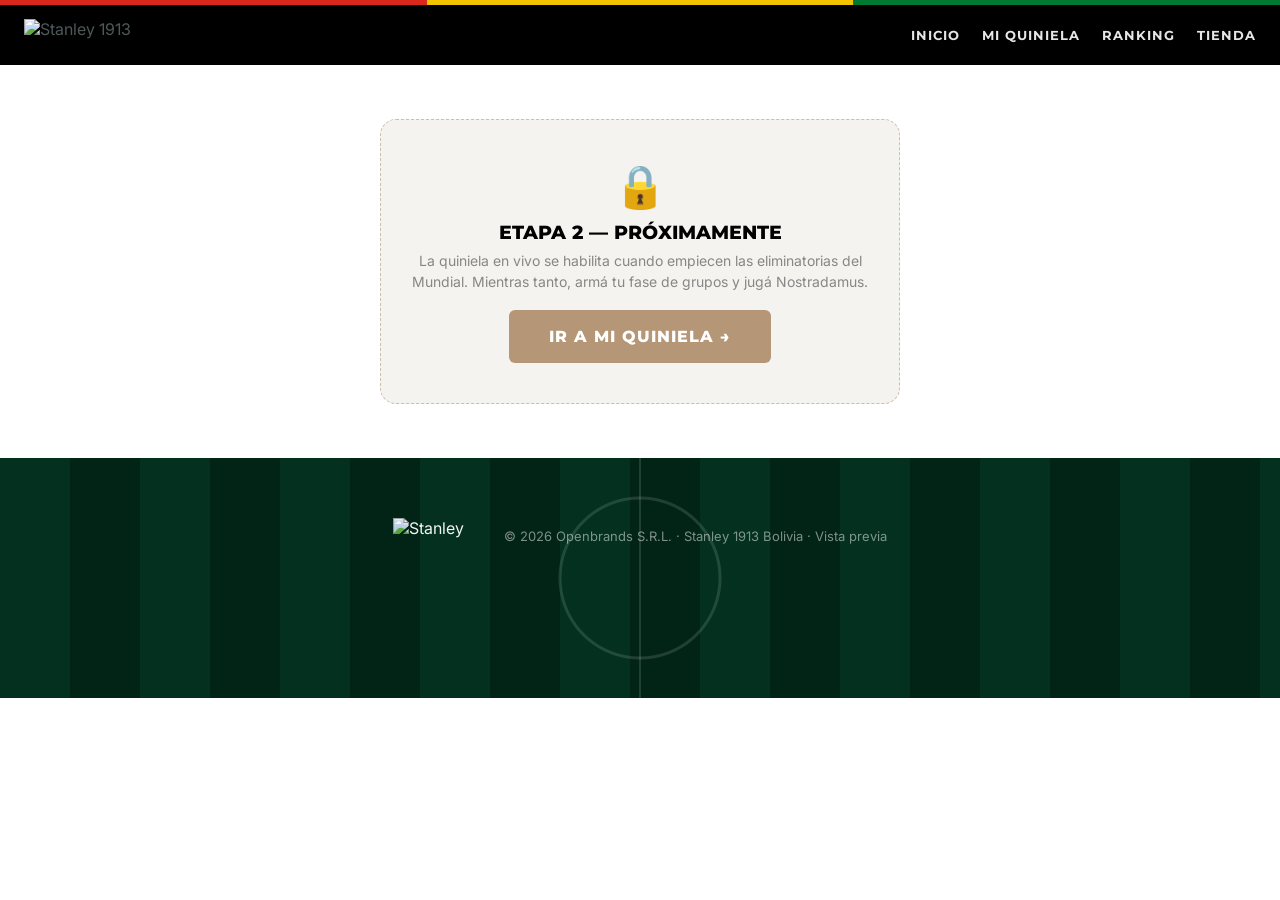
==== etapa2.html @ 3c05d9aa "Etapa 2: candado de fase (gate 'Proximamente' fuera de eliminatorias) etapa2.html: gate .e2-gate vis" ====
<!doctype html>
<html lang="es">
<head>
<meta charset="utf-8" />
<meta name="viewport" content="width=device-width, initial-scale=1" />
<title>Etapa 2 · Pronosticá con Stanley</title>
<link rel="icon" type="image/svg+xml" href="assets/favicon.svg" />
<link rel="preconnect" href="https://fonts.googleapis.com" />
<link rel="preconnect" href="https://fonts.gstatic.com" crossorigin />
<link href="https://fonts.googleapis.com/css2?family=Anton&family=Montserrat:wght@600;700;800;900&family=Inter:wght@400;500;600;700&display=swap" rel="stylesheet" />
<link rel="stylesheet" href="styles.css" />
<link rel="stylesheet" href="jugar.css" />
<style>
  /* ===== sólo para la vista de Etapa 2 ===== */
  .preview-flag{background:#b59677;color:#fff;text-align:center;font-family:'Montserrat',sans-serif;
    font-weight:800;font-size:12px;letter-spacing:.5px;padding:7px;text-transform:uppercase}
  /* tabs por día */
  .daytabs{display:flex;gap:8px;overflow-x:auto;padding:16px 24px;background:var(--mist);
    border-bottom:1px solid var(--line-soft);scrollbar-width:thin}
  .daytab{flex:0 0 auto;background:#fff;border:1.5px solid var(--line-soft);border-radius:10px;
    padding:9px 16px;cursor:pointer;font-family:'Montserrat',sans-serif;font-weight:700;font-size:12.5px;color:var(--text);
    display:flex;flex-direction:column;align-items:center;gap:2px;min-width:96px}
  .daytab small{font-weight:600;color:var(--text-soft);font-size:11px}
  .daytab.active{background:var(--ink);color:#fff;border-color:var(--ink)}
  .daytab.active small{color:var(--tan)}
  .daywrap{max-width:1180px;margin:0 auto;padding:30px 24px 80px}
  .day-empty{display:none}
  .day-head{text-align:center;margin-bottom:24px}
  .day-head h2{font-family:'Montserrat',sans-serif;font-weight:900;text-transform:uppercase;font-size:clamp(22px,3.4vw,34px);color:var(--ink)}
  .day-head p{color:var(--text-soft);font-size:14px;margin-top:4px}
  /* campos extra del partido */
  .e2-card .mteam{cursor:default}
  .e2-score{display:flex;align-items:center;gap:10px;padding:12px 14px;border-top:1px solid var(--mist)}
  .e2-score .mname{flex:1;display:flex;align-items:center;font-weight:700;color:var(--ink);font-size:14px}
  .e2-fields{border-top:1px dashed var(--line-soft);padding:14px;display:flex;flex-direction:column;gap:13px;background:#fcfbf9}
  .e2-row{display:flex;align-items:center;justify-content:space-between;gap:12px}
  .e2-row label{font-size:13px;font-weight:700;color:var(--ink);display:flex;align-items:center;gap:7px}
  .e2-toggle{display:flex;gap:6px}
  .e2-tg{font-family:'Montserrat',sans-serif;font-weight:700;font-size:12px;padding:7px 12px;border-radius:999px;
    border:1.5px solid var(--line-soft);background:#fff;color:var(--ink);cursor:pointer;display:flex;align-items:center;gap:6px}
  .e2-tg.sel{background:var(--green);border-color:var(--green);color:#fff}
  .e2-num{width:62px;height:40px;text-align:center;font-family:'Montserrat',sans-serif;font-weight:800;font-size:18px;
    border:1.5px solid #ddd;border-radius:8px;color:var(--ink);outline:none}
  .e2-num:focus,.e2-sel:focus{border-color:var(--tan)}
  .e2-sel{min-width:170px;max-width:60%;height:40px;border:1.5px solid #ddd;border-radius:8px;padding:0 10px;
    font-family:'Inter',sans-serif;font-size:13px;font-weight:600;color:var(--ink);background:#fff;outline:none}
  .e2-foot{display:flex;flex-wrap:wrap;gap:6px;justify-content:center;padding:10px 14px;border-top:1px solid var(--mist)}
  .e2-pts{font-family:'Montserrat',sans-serif;font-weight:700;font-size:11px;color:var(--text-soft);
    background:var(--mist);border-radius:999px;padding:4px 10px}
  .e2-saved{text-align:center;font-size:12px;color:var(--green-2);font-weight:700;padding:6px}
  .e2-90{padding:8px 14px;background:var(--mist);font-family:'Montserrat',sans-serif;font-weight:800;
    font-size:11px;text-transform:uppercase;letter-spacing:.6px;color:var(--text-soft)}
  .e2-tie{display:none;flex-direction:column;gap:9px;background:#fdf7ef;border:1px solid #ecd9c2;border-radius:10px;padding:11px}
  .e2-tie.show{display:flex}
  .e2-tie-q{font-size:12.5px;color:var(--tan-dark);font-weight:700;line-height:1.35}
  .e2-tie-opts{display:flex;gap:8px}
  /* candado de fase: gate "Próximamente" si todavía no es eliminatorias */
  .e2-gate{display:none}
  html:not([data-phase="eliminatorias"]) .e2-gate{display:block;padding:24px 16px}
  html:not([data-phase="eliminatorias"]) .e2-play{display:none}
</style>
</head>
<body>
<div class="flagbar" aria-hidden="true"></div>
<div class="preview-flag e2-play">🔧 Etapa 2 en preparación — partidos de EJEMPLO. Pronto, con los equipos reales.</div>

<header class="nav">
  <img class="nav__logo" src="assets/logo-stanley-horizontal.png" alt="Stanley 1913" />
  <nav class="nav__links">
    <a class="nav__link" href="index.html">Inicio</a>
    <a class="nav__link" href="jugar.html">Mi quiniela</a>
    <a class="nav__link" href="ranking.html">Ranking</a>
    <a class="nav__link nav__link--hide-mobile" href="https://stanley1913.bo/collections/convocados-stanley" target="_blank" rel="noopener">Tienda</a>
  </nav>
</header>

<!-- candado: se muestra mientras la fase no sea eliminatorias -->
<section class="e2-gate">
  <div class="locked-msg">
    <div class="lk__ico">🔒</div>
    <h3>Etapa 2 — Próximamente</h3>
    <p>La quiniela en vivo se habilita cuando empiecen las eliminatorias del Mundial. Mientras tanto, armá tu fase de grupos y jugá Nostradamus.</p>
    <a class="btn btn--lg" href="jugar.html" style="margin-top:18px;display:inline-block">Ir a mi quiniela →</a>
  </div>
</section>

<div class="gamebar e2-play">
  <div class="gamebar__title">Etapa 2 · Predicciones en vivo<small>Adiviná cada partido real, día por día</small></div>
  <div class="gamebar__right">
    <span class="cloud" data-s="ok">✅ Guardado</span>
    <span class="nextmatch">⏱ Próximo: <b>14:55:30</b></span>
  </div>
</div>

<div class="progress-global e2-play" title="Avance de tus predicciones del día">
  <div class="pg-fill" style="width:40%"></div>
  <span class="pg-label">2/5 hoy</span>
</div>

<div class="daytabs e2-play" id="daytabs"></div>
<main id="days" class="e2-play"></main>

<!-- leyenda -->
<section class="section section--cream e2-play">
  <h2 class="h2">¿Cómo se puntúa en Etapa 2?</h2>
  <p class="section__lead">Cada partido suma por separado y se acumula a tu puntaje general, día tras día.</p>
  <div class="score-cards" style="max-width:900px;margin:0 auto">
    <div class="score-card"><span class="score-card__pts">+4→20</span><p>Acertar <strong>quién avanza</strong> (según la ronda).</p></div>
    <div class="score-card"><span class="score-card__pts">+3→8</span><p>Acertar el <strong>marcador exacto</strong>.</p></div>
    <div class="score-card"><span class="score-card__pts">+3</span><p>Acertar el <strong>total de amarillas</strong> (±1 → +1).</p></div>
    <div class="score-card"><span class="score-card__pts">+5</span><p>Acertar el <strong>jugador del partido</strong>.</p></div>
  </div>
</section>

<footer class="footer pitch pitch--dark">
  <img class="footer__logo" src="assets/logo-stanley-vertical.png" alt="Stanley" />
  <div class="footer__legal"><p class="footer__copy">© 2026 Openbrands S.R.L. · Stanley 1913 Bolivia · Vista previa</p></div>
</footer>

<script src="config.js"></script>
<script src="phase.js"></script>
<script>
const FIXTURES = [
  { id:'d1', dow:'Sáb', date:'28 jun', titulo:'Sábado 28 de junio', sub:'Dieciseisavos · 2 partidos', matches:[
    { n:73, ronda:'16avos', hora:'15:00', a:{name:'México',iso:'mx'}, b:{name:'Canadá',iso:'ca'},
      motm:['Santiago Giménez','Hirving Lozano','Alphonso Davies','Jonathan David'] },
    { n:74, ronda:'16avos', hora:'18:30', a:{name:'Brasil',iso:'br'}, b:{name:'Marruecos',iso:'ma'},
      motm:['Vinícius Jr.','Rodrygo','Achraf Hakimi','Brahim Díaz'] },
  ]},
  { id:'d2', dow:'Dom', date:'29 jun', titulo:'Domingo 29 de junio', sub:'Dieciseisavos · 2 partidos', matches:[
    { n:75, ronda:'16avos', hora:'13:00', a:{name:'Argentina',iso:'ar'}, b:{name:'Croacia',iso:'hr'},
      motm:['Lionel Messi','Julián Álvarez','Luka Modrić','Joško Gvardiol'] },
    { n:76, ronda:'16avos', hora:'17:00', a:{name:'España',iso:'es'}, b:{name:'Uruguay',iso:'uy'},
      motm:['Lamine Yamal','Pedri','Federico Valverde','Darwin Núñez'] },
  ]},
  { id:'d3', dow:'Lun', date:'30 jun', titulo:'Lunes 30 de junio', sub:'Dieciseisavos · 2 partidos', matches:[
    { n:77, ronda:'16avos', hora:'15:00', a:{name:'Francia',iso:'fr'}, b:{name:'Senegal',iso:'sn'},
      motm:['Kylian Mbappé','Ousmane Dembélé','Sadio Mané','Nicolas Jackson'] },
    { n:78, ronda:'16avos', hora:'20:00', a:{name:'Inglaterra',iso:'gb-eng'}, b:{name:'Países Bajos',iso:'nl'},
      motm:['Jude Bellingham','Harry Kane','Virgil van Dijk','Cody Gakpo'] },
  ]},
];
const flag = iso => `<img class="flagimg" src="https://flagcdn.com/h40/${iso}.png" alt="">`;

const tabsEl = document.getElementById('daytabs');
const daysEl = document.getElementById('days');

FIXTURES.forEach((d,i)=>{
  const t=document.createElement('button');
  t.className='daytab'+(i===0?' active':'');
  t.innerHTML=`${d.dow} <small>${d.date}</small>`;
  t.onclick=()=>show(d.id);
  t.dataset.id=d.id;
  tabsEl.appendChild(t);

  const sec=document.createElement('section');
  sec.className='daywrap'+(i===0?'':' day-empty');
  sec.dataset.id=d.id;
  sec.innerHTML=`<div class="day-head"><h2>${d.titulo}</h2><p>${d.sub} · se cierran a la hora de inicio</p></div>`;
  const grid=document.createElement('div'); grid.className='round';
  d.matches.forEach(m=> grid.appendChild(card(m)));
  sec.appendChild(grid);
  daysEl.appendChild(sec);
});

function card(m){
  const el=document.createElement('div');
  el.className='match e2-card';
  const opts = ['<option value="">— elegí —</option>']
    .concat(m.motm.map(p=>`<option>${p}</option>`), '<option>Otro</option>').join('');
  el.innerHTML=`
    <div class="match__head"><span>${m.ronda} · Partido ${m.n}</span><span class="mdate">${m.hora}</span></div>
    <div class="e2-90">Resultado a los 90'</div>
    <div class="e2-score"><span class="mname">${flag(m.a.iso)} ${m.a.name}</span><input class="e2-num e2-sc" data-side="a" type="number" min="0" max="20" placeholder="–"></div>
    <div class="e2-score"><span class="mname">${flag(m.b.iso)} ${m.b.name}</span><input class="e2-num e2-sc" data-side="b" type="number" min="0" max="20" placeholder="–"></div>
    <div class="e2-fields">
      <div class="e2-row">
        <label>🏆 ¿Quién avanza?</label>
        <div class="e2-toggle">
          <button class="e2-tg" data-adv="a">${flag(m.a.iso)} ${m.a.name}</button>
          <button class="e2-tg" data-adv="b">${flag(m.b.iso)} ${m.b.name}</button>
        </div>
      </div>
      <div class="e2-tie">
        <span class="e2-tie-q">⚖️ Empate a los 90' — ¿cómo avanza el que elegiste?</span>
        <div class="e2-tie-opts">
          <button class="e2-tg" data-tb="alargue">⏱ Alargue</button>
          <button class="e2-tg" data-tb="penales">🥅 Penales</button>
        </div>
      </div>
      <div class="e2-row">
        <label>🟨 Amarillas totales</label>
        <input class="e2-num" type="number" min="0" max="20" placeholder="–">
      </div>
      <div class="e2-row">
        <label>⭐ Jugador del partido</label>
        <select class="e2-sel">${opts}</select>
      </div>
    </div>
    <div class="e2-foot">
      <span class="e2-pts">avanza +4</span>
      <span class="e2-pts">marcador +3</span>
      <span class="e2-pts">definición +1</span>
      <span class="e2-pts">amarillas +3</span>
      <span class="e2-pts">jugador +5</span>
    </div>`;
  el.querySelectorAll('.e2-tg[data-adv]').forEach(b=> b.onclick=()=>{
    el.querySelectorAll('.e2-tg[data-adv]').forEach(x=>x.classList.remove('sel')); b.classList.add('sel');
  });
  el.querySelectorAll('.e2-tg[data-tb]').forEach(b=> b.onclick=()=>{
    el.querySelectorAll('.e2-tg[data-tb]').forEach(x=>x.classList.remove('sel')); b.classList.add('sel');
  });
  // la definición (alargue/penales) sólo aparece si hay empate a los 90'
  const tie=el.querySelector('.e2-tie'), scs=el.querySelectorAll('.e2-sc');
  const checkTie=()=>{ const a=parseInt(scs[0].value,10), b=parseInt(scs[1].value,10);
    tie.classList.toggle('show', !isNaN(a)&&!isNaN(b)&&a===b); };
  scs.forEach(s=> s.addEventListener('input', checkTie));
  return el;
}

function show(id){
  document.querySelectorAll('.daytab').forEach(t=> t.classList.toggle('active', t.dataset.id===id));
  document.querySelectorAll('.daywrap').forEach(s=> s.classList.toggle('day-empty', s.dataset.id!==id));
}

/* demo: dejar 2 partidos pre-cargados (uno con empate→definición) para ver los estados */
window.addEventListener('load',()=>{
  const cards=document.querySelectorAll('.e2-card');
  const c1=cards[0];
  if(c1){  // 2-1, sin empate
    const s=c1.querySelectorAll('.e2-sc'); s[0].value=2; s[1].value=1;
    c1.querySelector('.e2-tg[data-adv="a"]').classList.add('sel');
    c1.querySelector('.e2-num:not(.e2-sc)').value=4;
    c1.querySelector('.e2-sel').selectedIndex=1;
  }
  const c2=cards[1];
  if(c2){  // 1-1 empate → avanza por penales
    const s=c2.querySelectorAll('.e2-sc'); s[0].value=1; s[1].value=1;
    s[0].dispatchEvent(new Event('input'));   // muestra el bloque de definición
    c2.querySelector('.e2-tg[data-adv="a"]').classList.add('sel');
    c2.querySelector('.e2-tg[data-tb="penales"]').classList.add('sel');
    c2.querySelector('.e2-num:not(.e2-sc)').value=5;
    c2.querySelector('.e2-sel').selectedIndex=2;
  }
});
</script>
</body>
</html>
---- styles.css ----
:root{
  /* cancha (hero/registro/footer) */
  --green:#01A66A; --green-2:#019A63; --green-dark:#03301f; --green-deep:#022417;
  /* Stanley (acento de marca y neutros de la tienda) */
  --tan:#b59677; --tan-dark:#9c7e5f;
  --ink:#000000; --paper:#fff; --mist:#f5f3ef; --line-soft:#e6e1d8;
  --text:#4d5959; --text-soft:#878787;
  /* Bolivia (guiño Convocados) */
  --bo-red:#DA291C; --bo-yellow:#F4C300; --bo-green:#007A33;
  --line:rgba(255,255,255,.14); --line-strong:rgba(255,255,255,.28);
  --shadow:0 18px 50px rgba(0,0,0,.12);
  --r:14px;
}
*{box-sizing:border-box;margin:0}
html{scroll-behavior:smooth}
body{font-family:'Inter',system-ui,sans-serif;color:var(--text);background:var(--paper);-webkit-font-smoothing:antialiased}
img{max-width:100%;display:block}
a{color:inherit}

/* banderas por imagen (reemplazan emojis, que no renderizan en Windows)
   tamaño FIJO + object-fit:cover → todas uniformes sin importar su proporción */
.flagimg{width:24px;height:16px;object-fit:cover;border-radius:2px;display:inline-block;flex:0 0 auto;
  vertical-align:-3px;background:#e9e9e9;box-shadow:0 0 0 1px rgba(0,0,0,.12)}
.mname .flagimg{width:27px;height:18px;margin-right:6px;vertical-align:-4px}
.cb__team .flagimg{width:45px;height:30px;vertical-align:-6px;box-shadow:0 0 0 1px rgba(255,255,255,.4)}

/* franja bandera Bolivia (guiño Convocados) */
.flagbar{height:5px;width:100%;
  background:linear-gradient(90deg,var(--bo-red) 0 33.33%,var(--bo-yellow) 33.33% 66.66%,var(--bo-green) 66.66% 100%)}

/* ---- cancha ---- */
.pitch{
  background:
    repeating-linear-gradient(90deg,var(--green) 0 70px,var(--green-2) 70px 140px);
  position:relative;color:var(--paper);overflow:hidden;
}
.pitch::before{ /* marcas de cancha */
  content:"";position:absolute;inset:0;pointer-events:none;
  background:
    radial-gradient(circle at 50% 50%,transparent 78px,var(--line) 79px 81px,transparent 82px),
    linear-gradient(var(--line),var(--line)) 50% 0/2px 100% no-repeat;
  opacity:.9;
}
.pitch--dark{
  background:
    repeating-linear-gradient(90deg,var(--green-dark) 0 70px,var(--green-deep) 70px 140px);
}

/* ---- nav (estilo tienda: negro, limpio) ---- */
.nav{position:sticky;top:0;z-index:50;display:flex;align-items:center;justify-content:space-between;
  gap:16px;padding:14px 24px;background:var(--ink)}
.nav__logo{height:32px;width:auto}
.nav__links{display:flex;align-items:center;gap:22px}
.nav__link{font-family:'Montserrat',sans-serif;font-weight:700;text-transform:uppercase;letter-spacing:1px;
  font-size:12.5px;color:#fff;text-decoration:none;opacity:.9;transition:color .15s,opacity .15s}
.nav__link:hover{color:var(--tan);opacity:1}

/* ---- botones (estilo Stanley: taupe, Montserrat, radio sobrio) ---- */
.btn{display:inline-block;background:var(--tan);color:#fff;font-family:'Montserrat',sans-serif;
  font-weight:800;text-decoration:none;text-transform:uppercase;letter-spacing:1px;
  padding:14px 28px;border-radius:6px;border:0;cursor:pointer;transition:transform .15s,background .15s;font-size:14px}
.btn:hover{transform:translateY(-2px);background:var(--tan-dark)}
.btn--sm{padding:9px 18px;font-size:12px}
.btn--lg{padding:17px 40px;font-size:16px}
.btn--full{width:100%}
.btn--ghost{background:transparent;border:2px solid #fff;color:#fff}
.btn--ghost:hover{background:#fff;color:var(--ink)}
.btn:disabled{opacity:.5;cursor:not-allowed;transform:none}

/* ---- hero (cancha) ---- */
.hero{min-height:92vh;display:flex;align-items:center;justify-content:center;text-align:center;padding:60px 24px}
.hero__inner{position:relative;z-index:2;max-width:760px}
.kicker{display:inline-block;background:var(--ink);color:var(--tan);font-family:'Montserrat',sans-serif;
  font-weight:800;text-transform:uppercase;letter-spacing:1.5px;font-size:12px;padding:8px 16px;border-radius:4px}
.kicker--dark{background:var(--tan);color:var(--ink)}
.display{font-family:'Anton',sans-serif;font-weight:400;line-height:.92;letter-spacing:1px;
  font-size:clamp(54px,12vw,124px);margin:18px 0;text-shadow:0 4px 24px rgba(0,0,0,.25)}
.display__accent{color:var(--tan)}
.hero__lead{font-size:clamp(16px,2.4vw,20px);line-height:1.5;max-width:620px;margin:0 auto 28px;opacity:.96}
.hero__cta{display:flex;gap:14px;justify-content:center;flex-wrap:wrap;margin-top:6px}

.countdown{display:flex;gap:10px;justify-content:center;margin:8px 0 4px}
.cd__item{background:rgba(0,0,0,.32);backdrop-filter:blur(4px);border:1px solid var(--line-strong);
  border-radius:12px;padding:12px 6px;min-width:74px}
.cd__item span{display:block;font-family:'Anton',sans-serif;font-size:38px;line-height:1}
.cd__item small{text-transform:uppercase;letter-spacing:1px;font-size:11px;opacity:.85}
.countdown__label{text-transform:uppercase;letter-spacing:2px;font-size:12px;opacity:.85;margin:10px 0 26px}
.hero__legal{margin-top:24px;font-size:12px;opacity:.78;max-width:560px;margin-inline:auto;line-height:1.5}

/* ---- secciones (neutro Stanley) ---- */
.section{padding:84px 24px;max-width:1120px;margin:0 auto}
.section--cream{background:var(--mist);max-width:none}
.section--cream>*{max-width:1120px;margin-inline:auto}
.h2{font-family:'Montserrat',sans-serif;font-weight:900;font-size:clamp(30px,5vw,52px);
  letter-spacing:-.5px;text-align:center;line-height:1.04;text-transform:uppercase;color:var(--ink)}
.h2--light{color:var(--paper)}
.section__lead{text-align:center;max-width:680px;margin:16px auto 0;font-size:18px;line-height:1.55;color:var(--text)}
.section__foot{text-align:center;margin-top:28px;font-weight:600;color:var(--text)}

/* ---- pasos ---- */
.steps{display:grid;grid-template-columns:repeat(4,1fr);gap:18px;margin-top:46px}
.step{background:var(--paper);border:1px solid var(--line-soft);border-radius:var(--r);padding:26px 22px;
  box-shadow:0 6px 20px rgba(0,0,0,.04)}
.step__n{display:inline-grid;place-items:center;width:42px;height:42px;border-radius:50%;
  background:var(--tan);color:#fff;font-family:'Montserrat',sans-serif;font-weight:900;font-size:20px;margin-bottom:14px}
.step h3{font-family:'Montserrat',sans-serif;font-weight:800;font-size:18px;margin-bottom:8px;color:var(--ink)}
.step p{color:var(--text);line-height:1.5;font-size:15px}

/* ---- premios ---- */
.prizes{display:grid;grid-template-columns:repeat(3,1fr);gap:22px;margin-top:46px}
.prize{background:var(--paper);border:1px solid var(--line-soft);border-radius:var(--r);overflow:hidden;box-shadow:var(--shadow)}
.prize__media{height:200px;background:var(--mist)}
.prize__media--green{background:linear-gradient(160deg,#0c5a3a,#02402a)}
.prize__media--bright{background:linear-gradient(160deg,#c7a888,#9c7e5f)}
.prize__media--gray{background:linear-gradient(160deg,#d7d2ca,#abb1b4)}
.prize .tag{display:block;background:var(--ink);color:var(--tan);font-family:'Montserrat',sans-serif;
  font-weight:800;text-transform:uppercase;letter-spacing:1px;font-size:14px;padding:10px 18px}
.prize h3{font-family:'Montserrat',sans-serif;font-weight:800;font-size:18px;padding:16px 18px 2px;color:var(--ink)}
.prize p{padding:0 18px 18px;color:var(--text-soft)}

/* ---- formulario (tarjeta clara Stanley) ---- */
.form-card{position:relative;z-index:2;max-width:760px;margin:0 auto;background:var(--paper);
  color:var(--text);border-radius:18px;padding:clamp(24px,4vw,46px);box-shadow:var(--shadow)}
.form-card__head{text-align:center;margin-bottom:30px}
.form-card__head .h2{margin:12px 0 8px}
.form-card__head p{color:var(--text-soft)}
.fs{border:0;border-top:1px solid var(--line-soft);padding:26px 0 6px;margin:0}
.fs__legend{font-family:'Montserrat',sans-serif;font-weight:800;font-size:20px;display:flex;align-items:center;gap:12px;padding:0;color:var(--ink)}
.fs__num{display:grid;place-items:center;width:34px;height:34px;border-radius:50%;background:var(--tan);color:#fff;font-family:'Montserrat',sans-serif;font-weight:900;font-size:16px}
.grid2{display:grid;grid-template-columns:1fr 1fr;gap:14px;margin-top:18px}
.field{display:flex;flex-direction:column;gap:7px;font-size:14px;font-weight:600}
.field>span{color:var(--ink)}
.field small{font-weight:400;color:var(--text-soft)}
.field input,.field select{font-family:inherit;font-size:16px;font-weight:500;padding:13px 14px;border:1.5px solid #ddd;
  border-radius:8px;background:#fff;color:var(--ink);outline:none;transition:border-color .15s}
.field input:focus,.field select:focus{border-color:var(--tan)}
.field--file{margin-top:16px}
.field--file input{display:none}
.file-hint{display:flex;align-items:center;justify-content:center;gap:8px;padding:18px;
  border:1.5px dashed #c9bfac;border-radius:8px;background:#fff;color:var(--text-soft);cursor:pointer;font-weight:500}
.file-hint.ok{border-style:solid;border-color:var(--tan);color:var(--tan-dark)}

/* picker selecciones */
.picker{margin:22px 0}
.picker__head{display:flex;align-items:center;justify-content:space-between}
.picker__head h4{font-family:'Montserrat',sans-serif;font-weight:800;font-size:17px;color:var(--ink)}
.counter{font-family:'Montserrat',sans-serif;font-weight:800;background:var(--ink);color:var(--tan);
  padding:6px 14px;border-radius:999px;font-size:14px}
.counter.full{background:var(--green);color:#fff}
.hint{color:var(--text-soft);font-size:13px;margin:6px 0 14px}
.teams{display:grid;grid-template-columns:repeat(auto-fill,minmax(132px,1fr));gap:8px}
.team{display:flex;align-items:center;gap:8px;padding:10px 12px;border:1.5px solid #ddd;border-radius:8px;
  background:#fff;cursor:pointer;font-weight:600;font-size:14px;user-select:none;transition:.12s;color:var(--ink)}
.team:hover{border-color:var(--tan)}
.team.sel{background:var(--green);border-color:var(--green);color:#fff}
.team .flag{font-size:18px;line-height:1}
.team.disabled{opacity:.4;pointer-events:none}

/* chips posición */
.chips{display:flex;flex-wrap:wrap;gap:10px;margin-top:4px}
.chip{font-family:'Montserrat',sans-serif;font-weight:700;font-size:14px;padding:11px 20px;border-radius:999px;
  border:1.5px solid #ddd;background:#fff;cursor:pointer;transition:.12s;color:var(--ink);text-transform:uppercase;letter-spacing:.5px}
.chip:hover{border-color:var(--tan)}
.chip.sel{background:var(--ink);color:var(--tan);border-color:var(--ink)}

.terms{display:flex;gap:12px;align-items:flex-start;margin:26px 0 18px;font-size:14px;color:var(--text);line-height:1.5}
.terms input{margin-top:3px;width:20px;height:20px;accent-color:var(--tan);flex-shrink:0}
.terms a{color:var(--tan-dark);font-weight:700}
.form-error{background:#fdeaea;color:#b3261e;border:1px solid #f3c0bc;border-radius:8px;padding:12px 14px;font-size:14px;font-weight:600;margin-bottom:14px}

/* confirmación */
.confirm{position:relative;z-index:2;max-width:560px;margin:0 auto}
.confirm__card{background:var(--paper);color:var(--text);border-radius:18px;padding:46px 34px;text-align:center;box-shadow:var(--shadow)}
.confirm__check{width:78px;height:78px;border-radius:50%;background:var(--green);color:#fff;display:grid;place-items:center;
  font-size:42px;margin:0 auto 20px}
.confirm__card h2{font-family:'Montserrat',sans-serif;font-weight:900;text-transform:uppercase;font-size:36px;margin-bottom:12px;color:var(--ink)}
.confirm__card p{color:var(--text-soft);margin-bottom:24px;line-height:1.55}

/* footer */
.footer{display:flex;gap:40px;align-items:flex-start;padding:60px 24px;flex-wrap:wrap;justify-content:center}
.footer__logo{height:120px;width:auto;opacity:.95}
.footer__legal{max-width:720px;color:rgba(255,255,255,.82);font-size:13px;line-height:1.6}
.footer__legal h3{font-family:'Montserrat',sans-serif;font-weight:800;color:#fff;font-size:18px;margin-bottom:10px;text-transform:uppercase}
.footer__legal p{margin-bottom:10px}
.footer__legal a{color:var(--tan)}
.footer__copy{opacity:.6;margin-top:8px}

/* leaderboard */
.lb-updated{text-align:center;color:var(--text-soft);font-size:13px;margin-top:6px}
.lb-empty{text-align:center;color:var(--text-soft);font-size:16px;line-height:1.5;max-width:560px;margin:40px auto;
  background:var(--mist);border-radius:14px;padding:30px}
.lb-table{width:100%;max-width:720px;margin:26px auto 0;border-collapse:collapse;font-size:15px}
.lb-table th{font-family:'Montserrat',sans-serif;font-weight:800;text-transform:uppercase;font-size:11px;letter-spacing:.5px;
  color:var(--text-soft);text-align:left;padding:10px 12px;border-bottom:2px solid var(--line-soft)}
.lb-table td{padding:12px;border-bottom:1px solid var(--line-soft);color:var(--ink)}
.lb-pos{font-family:'Montserrat',sans-serif;font-weight:900;width:48px;text-align:center;font-size:17px}
.lb-pts{font-family:'Montserrat',sans-serif;font-weight:900;color:var(--green-2);text-align:right}
.lb-table th:nth-child(4){text-align:right}
.lb-me{background:rgba(181,150,119,.14);outline:2px solid var(--tan)}
.lb-me td:nth-child(2)::after{content:" ★";color:var(--tan-dark)}
@media(max-width:560px){ .lb-hide{display:none} }

/* ---- cómo se puntúa (ranking) ----
   los valores reflejan PUNTOS de apps-script/Code.gs; si cambian allá, actualizar acá */
.score-block{max-width:760px;margin:44px auto 0}
.score-block__title{font-family:'Montserrat',sans-serif;font-weight:900;text-transform:uppercase;letter-spacing:.5px;
  font-size:20px;color:var(--ink);text-align:center;margin-bottom:8px}
.score-block__note{text-align:center;color:var(--text-soft);font-size:14px;line-height:1.5;max-width:600px;margin:0 auto 18px}
.score-cards{display:grid;grid-template-columns:1fr 1fr;gap:16px;margin-top:18px}
.score-card{display:flex;align-items:center;gap:16px;background:var(--paper);border:1px solid var(--line-soft);
  border-radius:var(--r);padding:20px 22px;box-shadow:0 6px 20px rgba(0,0,0,.04)}
.score-card__pts{flex:0 0 auto;display:grid;place-items:center;min-width:64px;height:64px;border-radius:12px;
  background:var(--green);color:#fff;font-family:'Anton',sans-serif;font-size:30px;line-height:1}
.score-card__pts--bonus{background:var(--tan)}
.score-card p{color:var(--text);line-height:1.45;font-size:15px}
.score-table{background:var(--paper);border:1px solid var(--line-soft);border-radius:var(--r);overflow:hidden;
  box-shadow:0 6px 20px rgba(0,0,0,.04)}
.score-row{display:grid;grid-template-columns:1fr 84px 84px;align-items:center;gap:14px;padding:14px 22px;
  border-bottom:1px solid var(--line-soft)}
.score-row:last-child{border-bottom:0}
.score-row>span:first-child{font-weight:600;color:var(--ink)}
.score-row--head{background:var(--mist)}
.score-row--head>span{font-family:'Montserrat',sans-serif;font-weight:800;text-transform:uppercase;font-size:11px;
  letter-spacing:.5px;color:var(--text-soft)}
.score-row--head>span:not(:first-child){text-align:center}
.score-v{font-family:'Montserrat',sans-serif;font-weight:900;text-align:center;font-size:17px;color:var(--green-2)}
.score-v--x{color:var(--tan-dark)}
.score-row--final{background:rgba(181,150,119,.12)}
.score-row--final>span:first-child{font-family:'Montserrat',sans-serif;font-weight:800;text-transform:uppercase;letter-spacing:.3px}
.score-row--final .score-v{font-size:20px}

/* responsive */
@media(max-width:860px){
  .steps{grid-template-columns:1fr 1fr}
  .prizes{grid-template-columns:1fr}
}
@media(max-width:560px){
  .section{padding:56px 18px}
  .hero{padding:44px 18px;min-height:auto}
  .display{font-size:clamp(40px,13vw,66px);letter-spacing:0}
  .hero__lead{font-size:16px}
  .hero__cta{flex-direction:column}
  .hero__cta .btn{width:100%}
  .grid2{grid-template-columns:1fr}
  .steps{grid-template-columns:1fr}
  .countdown{flex-wrap:wrap}
  .cd__item{min-width:64px;padding:10px 4px}
  .cd__item span{font-size:30px}
  .teams{grid-template-columns:repeat(auto-fill,minmax(108px,1fr))}
  .nav{gap:10px;padding:12px 16px}
  .nav__logo{height:26px}
  .nav__links{gap:12px}
  .nav__link--hide-mobile{display:none}
  .footer{gap:24px}
  .score-cards{grid-template-columns:1fr}
  .score-row{grid-template-columns:1fr 58px 58px;padding:12px 16px;gap:8px}
  .score-v,.score-row--final .score-v{font-size:15px}
}
---- jugar.css ----
/* ===== Quiniela Stanley — componentes del juego ===== */

/* barra superior de progreso/puntos */
.gamebar{position:sticky;top:60px;z-index:40;background:var(--ink);color:#fff;
  display:flex;align-items:center;justify-content:space-between;gap:16px;padding:12px 24px;flex-wrap:wrap}
.gamebar__title{font-family:'Montserrat',sans-serif;font-weight:800;text-transform:uppercase;letter-spacing:1px;font-size:14px}
.gamebar__title small{display:block;font-weight:500;text-transform:none;letter-spacing:0;opacity:.7;font-size:12px}
.gamebar__right{display:flex;align-items:center;gap:14px;flex-wrap:wrap}
.points{display:flex;align-items:center;gap:8px;background:var(--tan);color:#fff;
  font-family:'Montserrat',sans-serif;font-weight:800;padding:7px 16px;border-radius:999px;font-size:14px}
.points b{font-size:18px}
.designtoggle{display:flex;align-items:center;gap:8px;font-size:12px;color:#cfcfcf;cursor:pointer;user-select:none}
.designtoggle input{width:16px;height:16px;accent-color:var(--tan)}

/* barra de juego: próximo partido + botones */
.cloud{font-family:'Montserrat',sans-serif;font-weight:700;font-size:12px;color:#cfcfcf;white-space:nowrap}
.cloud[data-s="ok"]{color:#7fe0b0}
.cloud[data-s="err"]{color:#f0b37a}
.nextmatch{font-family:'Montserrat',sans-serif;font-weight:700;font-size:12.5px;color:#fff;
  background:rgba(255,255,255,.12);padding:6px 12px;border-radius:999px;white-space:nowrap}
.nextmatch b{color:var(--tan)}
.gb-btn{font-family:'Montserrat',sans-serif;font-weight:700;font-size:12px;color:#fff;background:var(--tan);
  border:0;border-radius:999px;padding:7px 14px;cursor:pointer;transition:background .15s}
.gb-btn:hover{background:var(--tan-dark)}

/* barra de progreso global */
.progress-global{position:relative;height:18px;background:#e7e1d6}
.pg-fill{height:100%;width:0;background:linear-gradient(90deg,var(--green),var(--bright));transition:width .45s ease}
.pg-label{position:absolute;top:0;left:50%;transform:translateX(-50%);font-family:'Montserrat',sans-serif;
  font-weight:800;font-size:11px;color:var(--ink);line-height:18px}

/* resumen (en el modal) */
.res-block{margin:12px 0;text-align:left}
.res-block h4{font-family:'Montserrat',sans-serif;font-weight:800;font-size:13px;text-transform:uppercase;color:var(--ink);margin-bottom:4px}
.res-block p{font-size:14px;color:var(--text);line-height:1.55}
.res-block p .flagimg{margin:0 5px -3px 0}

/* resumen: tabla de clasificados (Grupo · 1.º · 2.º) */
.modal.wide .modal__card{max-width:580px}
.res-groups{margin-top:6px;border:1px solid var(--line-soft);border-radius:12px;overflow:hidden}
.rg-head,.rg-row{display:grid;grid-template-columns:44px 1fr 1fr;align-items:stretch}
.rg-head{background:var(--ink)}
.rg-head span{padding:9px 10px;font-family:'Montserrat',sans-serif;font-weight:800;font-size:10.5px;
  text-transform:uppercase;letter-spacing:.5px;color:#fff;display:flex;align-items:center}
.rg-head .rg-c{justify-content:center;color:var(--tan)}
.rg-row{border-top:1px solid var(--line-soft)}
.rg-row:nth-child(even){background:var(--mist)}
.rg-g{display:grid;place-items:center;font-family:'Montserrat',sans-serif;font-weight:900;font-size:14px;
  color:#fff;background:var(--ink)}
.rg-team{display:flex;align-items:center;gap:7px;padding:9px 10px;min-width:0;
  font-size:13px;font-weight:600;color:var(--ink);border-left:1px solid var(--line-soft)}
.rg-team .flagimg{flex:0 0 auto;margin:0}
.rg-team .nm{overflow:hidden;text-overflow:ellipsis;white-space:nowrap}
.rg-team.empty{color:var(--text-soft);font-style:italic;font-weight:500}

/* confetti */
.confetti-c{position:fixed;inset:0;pointer-events:none;z-index:300}

/* stepper de etapas */
.stepper{display:flex;gap:8px;overflow-x:auto;padding:16px 24px;background:var(--mist);
  border-bottom:1px solid var(--line-soft);scrollbar-width:thin}
.step-btn{flex:0 0 auto;display:flex;flex-direction:column;align-items:center;gap:6px;
  background:#fff;border:1.5px solid var(--line-soft);border-radius:10px;padding:10px 16px;cursor:pointer;
  font-family:'Montserrat',sans-serif;font-weight:700;font-size:12.5px;color:var(--text);transition:.15s;min-width:104px;position:relative}
.step-btn:hover{border-color:var(--tan)}
.step-btn .sb__n{display:grid;place-items:center;width:26px;height:26px;border-radius:50%;
  background:var(--mist);color:var(--text);font-weight:900;font-size:13px}
.step-btn.active{border-color:var(--ink);background:var(--ink);color:#fff}
.step-btn.active .sb__n{background:var(--tan);color:#fff}
.step-btn.done .sb__n{background:var(--green);color:#fff}
.step-btn.locked{opacity:.5;cursor:not-allowed}
.step-btn .sb__lock{font-size:11px}

/* panel de etapa */
.stage{display:none;max-width:1180px;margin:0 auto;padding:36px 24px 80px}
.stage.active{display:block;animation:fade .25s ease}
@keyframes fade{from{opacity:0;transform:translateY(8px)}to{opacity:1;transform:none}}
.stage__head{text-align:center;margin-bottom:30px}
.stage__kicker{display:inline-block;background:var(--ink);color:var(--tan);font-family:'Montserrat',sans-serif;
  font-weight:800;text-transform:uppercase;letter-spacing:1.5px;font-size:11px;padding:7px 14px;border-radius:4px}
.stage__head h2{font-family:'Montserrat',sans-serif;font-weight:900;text-transform:uppercase;font-size:clamp(26px,4vw,42px);margin:12px 0 6px;color:var(--ink);line-height:1.05}
.stage__head p{color:var(--text);max-width:620px;margin:0 auto;line-height:1.5}

/* bloqueo de ronda */
.locked-msg{max-width:520px;margin:30px auto;text-align:center;background:var(--mist);
  border:1.5px dashed #c9bfac;border-radius:16px;padding:40px 28px}
.locked-msg .lk__ico{font-size:42px}
.locked-msg h3{font-family:'Montserrat',sans-serif;font-weight:800;color:var(--ink);margin:10px 0 6px;text-transform:uppercase}
.locked-msg p{color:var(--text-soft);font-size:14px;line-height:1.5}
.locked-msg .cd{font-family:'Anton',sans-serif;font-size:26px;color:var(--tan-dark);margin-top:14px;letter-spacing:1px}

/* ---- fase de grupos ---- */
.groups{display:grid;grid-template-columns:repeat(auto-fill,minmax(260px,1fr));gap:16px}
.group{background:#fff;border:1px solid var(--line-soft);border-radius:14px;overflow:hidden;box-shadow:0 6px 20px rgba(0,0,0,.04)}
.group__head{display:flex;align-items:center;justify-content:space-between;background:var(--ink);color:#fff;padding:10px 14px}
.group__head h4{font-family:'Montserrat',sans-serif;font-weight:800;font-size:14px;letter-spacing:.5px}
.group__hint{font-size:11px;color:#bdbdbd}
.grow{display:flex;align-items:center;gap:10px;padding:11px 14px;border-top:1px solid var(--mist);cursor:pointer;
  font-weight:600;font-size:14px;color:var(--ink);user-select:none;transition:background .12s}
.grow:hover{background:var(--mist)}
.grow .flag{font-size:20px;line-height:1}
.grow .gname{flex:1}
.grow__rank{display:grid;place-items:center;width:24px;height:24px;border-radius:50%;font-family:'Montserrat',sans-serif;
  font-weight:900;font-size:12px;background:var(--mist);color:var(--text-soft)}
.grow.r1{background:rgba(1,166,106,.08)}
.grow.r1 .grow__rank{background:var(--green);color:#fff}
.grow.r2{background:rgba(1,166,106,.05)}
.grow.r2 .grow__rank{background:var(--green-2);color:#fff}
.grow.r3{background:rgba(181,150,119,.1)}
.grow.r3 .grow__rank{background:var(--tan);color:#fff}
.grow.out{background:rgba(218,41,28,.06)}
.grow.out .gname{color:#b3261e}
.grow.out .flagimg{opacity:.55;filter:grayscale(.4)}
.grow.out .grow__rank{background:var(--bo-red);color:#fff}

/* progreso por etapa */
.stage__meta{display:flex;gap:8px;justify-content:center;flex-wrap:wrap;margin-top:16px}
.chip-prog{font-family:'Montserrat',sans-serif;font-weight:700;font-size:12px;padding:6px 13px;border-radius:999px;
  background:#fff;border:1.5px solid var(--line-soft);color:var(--text)}
.chip-prog.ok{background:var(--green);border-color:var(--green);color:#fff}

/* toast */
#toast{position:fixed;left:50%;bottom:26px;transform:translateX(-50%) translateY(20px);z-index:200;
  background:var(--ink);color:#fff;font-family:'Montserrat',sans-serif;font-weight:700;font-size:13px;
  padding:12px 20px;border-radius:999px;box-shadow:0 10px 30px rgba(0,0,0,.28);opacity:0;pointer-events:none;
  transition:opacity .2s,transform .2s;max-width:90vw;text-align:center}
#toast.show{opacity:1;transform:translateX(-50%) translateY(0)}
#toast.ok{background:var(--green)}
#toast.warn{background:var(--tan-dark)}

/* selector de mejores terceros */
.thirds{margin-top:30px;background:#fff;border:1px solid var(--line-soft);border-radius:14px;padding:22px}
.thirds__head{display:flex;align-items:center;justify-content:space-between;flex-wrap:wrap;gap:10px;margin-bottom:12px}
.thirds__head h3{font-family:'Montserrat',sans-serif;font-weight:800;color:var(--ink);font-size:18px;text-transform:uppercase}
.thirds__grid{display:grid;grid-template-columns:repeat(auto-fill,minmax(150px,1fr));gap:8px}
.third{display:flex;align-items:center;gap:8px;border:1.5px solid #ddd;border-radius:8px;padding:9px 12px;
  background:#fff;cursor:pointer;font-weight:600;font-size:13px;color:var(--ink);transition:.12s}
.third:hover{border-color:var(--tan)}
.third.sel{background:var(--tan);border-color:var(--tan);color:#fff}
.third.disabled{opacity:.4;pointer-events:none}
.thirds__empty{color:var(--text-soft);font-size:14px;padding:8px 0}

/* ---- bracket / partidos ---- */
.round{display:grid;grid-template-columns:repeat(auto-fill,minmax(300px,1fr));gap:16px}
.match{background:#fff;border:1px solid var(--line-soft);border-radius:14px;overflow:hidden;box-shadow:0 6px 20px rgba(0,0,0,.04)}
.match__head{display:flex;align-items:center;justify-content:space-between;background:var(--mist);padding:7px 14px;
  font-family:'Montserrat',sans-serif;font-weight:700;font-size:11px;text-transform:uppercase;letter-spacing:.5px;color:var(--text-soft)}
.match__head .mdate{font-weight:600}
.mteam{display:flex;align-items:center;gap:10px;padding:12px 14px;border-top:1px solid var(--mist)}
.mteam .flag{font-size:22px;line-height:1}
.mteam .mname{flex:1;font-weight:700;color:var(--ink);font-size:14px;display:flex;align-items:center}
.mteam .mname.tbd{color:var(--text-soft);font-weight:500;font-style:italic}
.mteam.pick{cursor:pointer;transition:background .12s}
.mteam.pick:hover{background:var(--mist)}
.mteam .advflag{font-family:'Montserrat',sans-serif;font-weight:800;font-size:10px;text-transform:uppercase;letter-spacing:.5px;
  color:transparent;border:1.5px solid var(--line-soft);border-radius:999px;padding:3px 9px}
.mteam.pick:hover .advflag{color:var(--text-soft)}
.mteam.win{background:rgba(1,166,106,.10)}
.mteam.win .mname{color:var(--green-2)}
.mteam.win .advflag{color:#fff;background:var(--green);border-color:var(--green)}
/* pie de tarjeta */
.match.locked{opacity:.72}
.match.locked .match__head{background:#efe9e0;color:var(--tan-dark)}
.match__foot{display:flex;align-items:center;justify-content:center;padding:9px 14px;border-top:1px dashed var(--line-soft);min-height:42px}
.foot-hint{font-size:12px;color:var(--text-soft);font-weight:600}
.scorebtn{font-family:'Montserrat',sans-serif;font-weight:700;font-size:12px;padding:7px 14px;border-radius:999px;
  border:1.5px solid var(--tan);background:#fff;color:var(--tan-dark);cursor:pointer;transition:.12s}
.scorebtn small{font-weight:600;opacity:.8}
.scorebtn:hover{background:var(--tan);color:#fff}
.scorebtn.set{background:var(--ink);color:#fff;border-color:var(--ink)}
.scorebtn.set small{opacity:.7}
/* inputs de marcador (en el modal) */
.score{width:54px;height:44px;text-align:center;font-family:'Montserrat',sans-serif;font-weight:800;font-size:20px;
  border:1.5px solid #ddd;border-radius:8px;color:var(--ink);outline:none;transition:border-color .15s}
.score:focus{border-color:var(--tan)}

/* ---- modal ---- */
.modal{position:fixed;inset:0;z-index:100;background:rgba(0,0,0,.55);display:flex;align-items:center;justify-content:center;padding:18px;
  -webkit-backdrop-filter:blur(2px);backdrop-filter:blur(2px);animation:fade .2s ease}
.modal[hidden]{display:none}
.modal__card{background:#fff;border-radius:18px;max-width:420px;width:100%;padding:28px 26px;position:relative;box-shadow:var(--shadow)}
.modal__x{position:absolute;top:10px;right:14px;border:0;background:transparent;font-size:26px;line-height:1;color:var(--text-soft);cursor:pointer}
.modal__h{font-family:'Montserrat',sans-serif;font-weight:900;text-transform:uppercase;color:var(--ink);font-size:22px;margin-bottom:6px;padding-right:20px}
.modal__p{color:var(--text);font-size:14px;line-height:1.5;margin-bottom:16px}
.modal__match{display:flex;flex-direction:column;gap:8px;margin-bottom:14px}
.ms-row{display:flex;align-items:center;gap:10px;padding:10px 12px;border:1.5px solid var(--line-soft);border-radius:10px}
.ms-row .mname{flex:1;font-weight:700;color:var(--ink);font-size:14px;display:flex;align-items:center}
.ms-row.adv{border-color:var(--green);background:rgba(1,166,106,.08)}
.modal__note{font-size:12.5px;color:var(--text-soft);line-height:1.45;background:var(--mist);border-radius:8px;padding:9px 12px}
.modal__warn{font-size:13px;color:#b3261e;background:#fdeaea;border:1px solid #f3c0bc;border-radius:8px;padding:9px 12px;margin-top:10px;font-weight:600}
.modal__actions{display:flex;gap:10px;justify-content:flex-end;margin-top:18px}
.champion-banner{max-width:420px;margin:28px auto 0;text-align:center;background:linear-gradient(160deg,#0c5a3a,#02402a);
  color:#fff;border-radius:16px;padding:28px;box-shadow:var(--shadow)}
.champion-banner .cb__k{font-family:'Montserrat',sans-serif;font-weight:800;text-transform:uppercase;letter-spacing:2px;font-size:12px;color:var(--tan)}
.champion-banner .cb__team{font-family:'Anton',sans-serif;font-size:34px;margin-top:6px;display:flex;align-items:center;justify-content:center;gap:12px}
.champion-banner .cb__share{margin-top:18px;font-family:'Montserrat',sans-serif;font-weight:800;font-size:13px;
  text-transform:uppercase;letter-spacing:.5px;color:var(--green-deep);background:#fff;border:0;border-radius:999px;
  padding:11px 22px;cursor:pointer;transition:transform .15s,background .15s}
.champion-banner .cb__share:hover{transform:translateY(-2px);background:var(--tan);color:#fff}

/* navegación inferior del wizard */
.stage__nav{display:flex;justify-content:space-between;gap:12px;margin-top:34px}
.stage__nav .spacer{flex:1}

/* solo-lectura (grupos enviados / cuadro sellado) */
.groups.ro .grow.ro,.third.ro{cursor:default}
.groups.ro .grow.ro:hover{background:none}
.third.ro{pointer-events:none}

/* barra de envío (grupos / Nostradamus) */
.submit-bar{display:flex;flex-direction:column;align-items:center;gap:12px;margin-top:36px;text-align:center}
.submit-bar .btn:disabled{opacity:.55;cursor:not-allowed}
.submit-bar__done{background:var(--mist);border:1.5px solid var(--line-soft);border-radius:12px;
  padding:14px 20px;font-size:14px;color:var(--ink);max-width:560px;line-height:1.5}
.submit-bar__done b{color:var(--green-2)}
.submit-bar__hint{color:var(--text-soft);font-size:13px;max-width:520px;line-height:1.5}

/* definición por alargue / penales (modal de resultado) */
.tb-block{margin:4px 0 14px;background:var(--mist);border-radius:10px;padding:12px 14px}
.tb-q{font-size:13.5px;color:var(--ink);margin-bottom:10px;line-height:1.4}
.tb-opts{display:flex;gap:10px}
.tb-opt{flex:1;font-family:'Montserrat',sans-serif;font-weight:700;font-size:13px;padding:11px 10px;border-radius:10px;
  border:1.5px solid #ddd;background:#fff;color:var(--ink);cursor:pointer;transition:.12s}
.tb-opt small{font-weight:600;color:var(--text-soft)}
.tb-opt:hover{border-color:var(--tan)}
.tb-opt.sel{background:var(--ink);color:#fff;border-color:var(--ink)}
.tb-opt.sel small{color:var(--tan)}

/* vista previa de la imagen para compartir */
.share-preview{width:100%;max-width:340px;margin:6px auto 4px;display:block;border-radius:14px;
  box-shadow:0 10px 30px rgba(0,0,0,.25)}

/* popup + vista Nostradamus */
.nostra-list{list-style:none;margin:0 0 8px;padding:0;display:flex;flex-direction:column;gap:9px}
.nostra-list li{font-size:14px;color:var(--text);line-height:1.45;background:var(--mist);border-radius:9px;padding:9px 12px}
.nostra-round-title{font-family:'Montserrat',sans-serif;font-weight:900;text-transform:uppercase;letter-spacing:.5px;
  font-size:16px;color:var(--ink);margin:30px 0 12px;padding-bottom:8px;border-bottom:2px solid var(--line-soft)}
.nostra-round-title:first-of-type{margin-top:10px}

@media(max-width:560px){
  .gamebar{top:54px;padding:10px 14px}
  .stepper{padding:12px 14px}
  .stage{padding:26px 14px 70px}
  .groups{grid-template-columns:1fr}
  .round{grid-template-columns:1fr}
  .tb-opts{flex-direction:column}
}
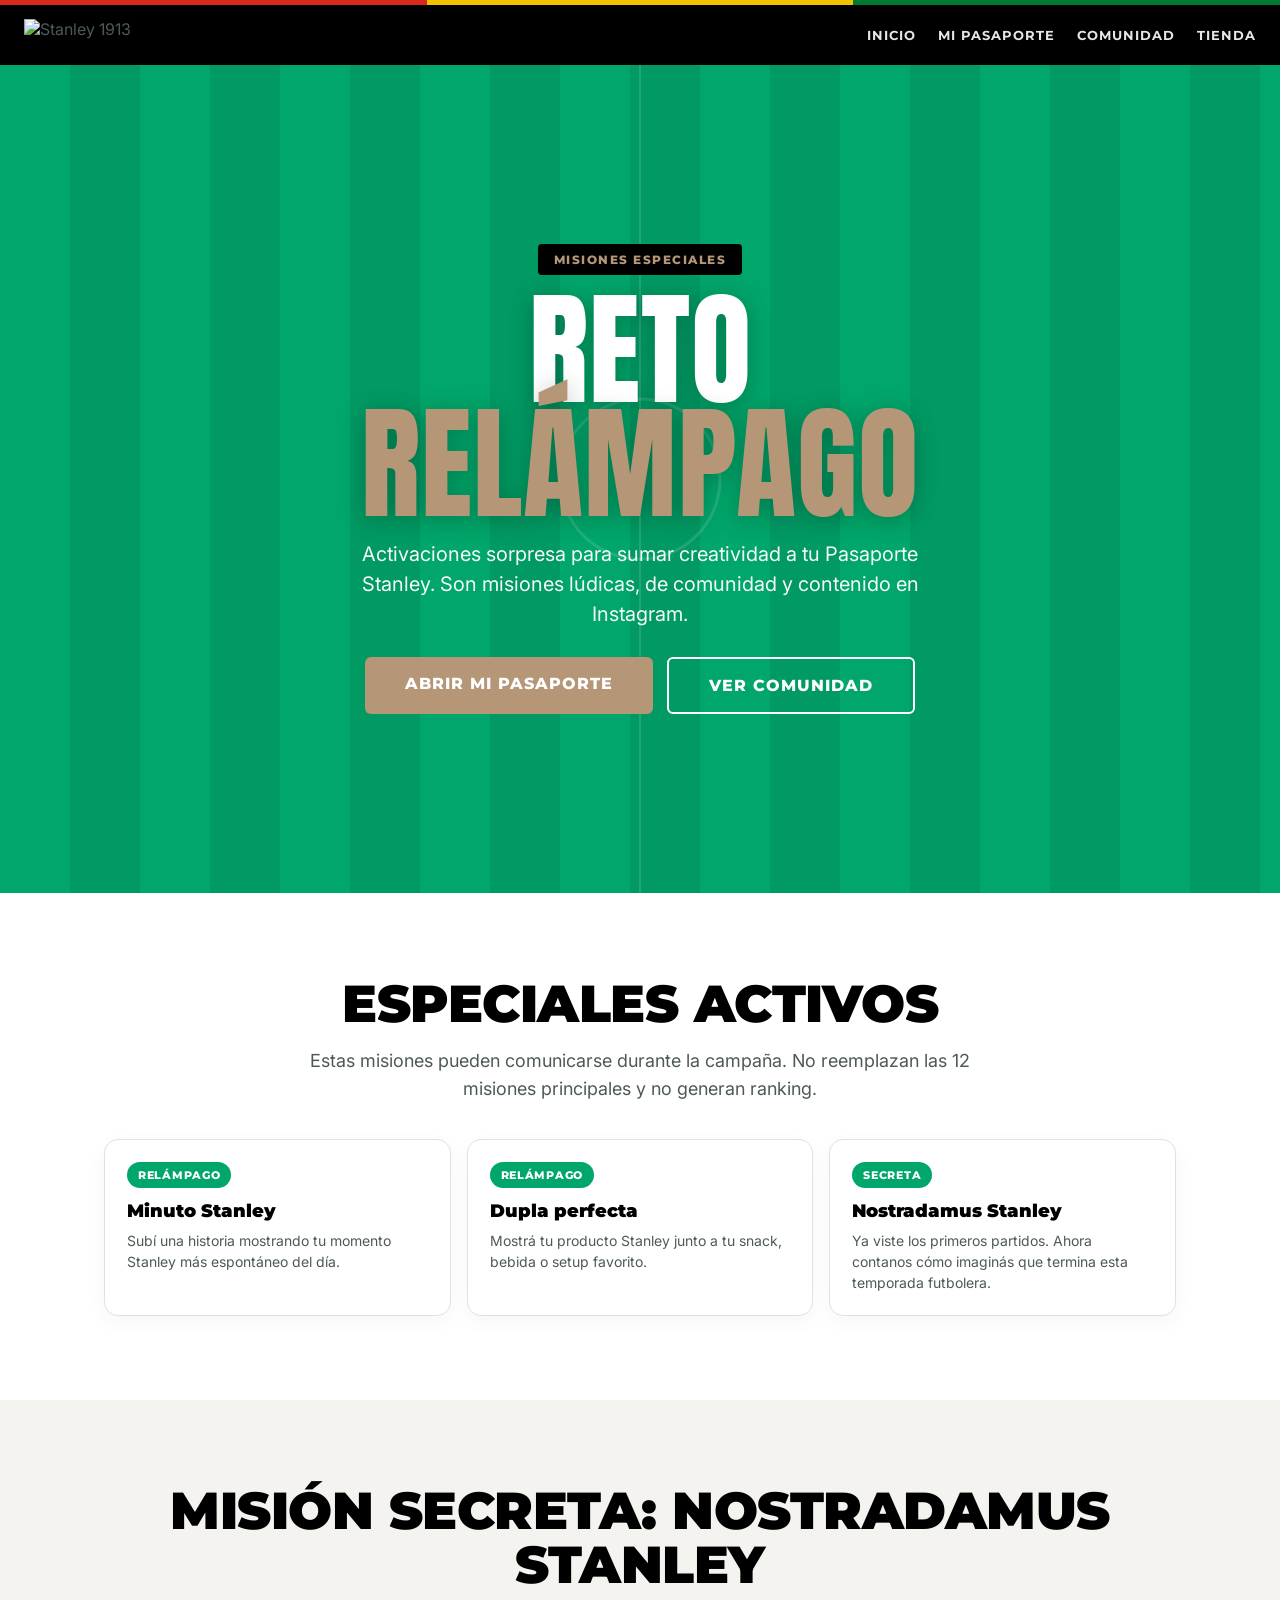
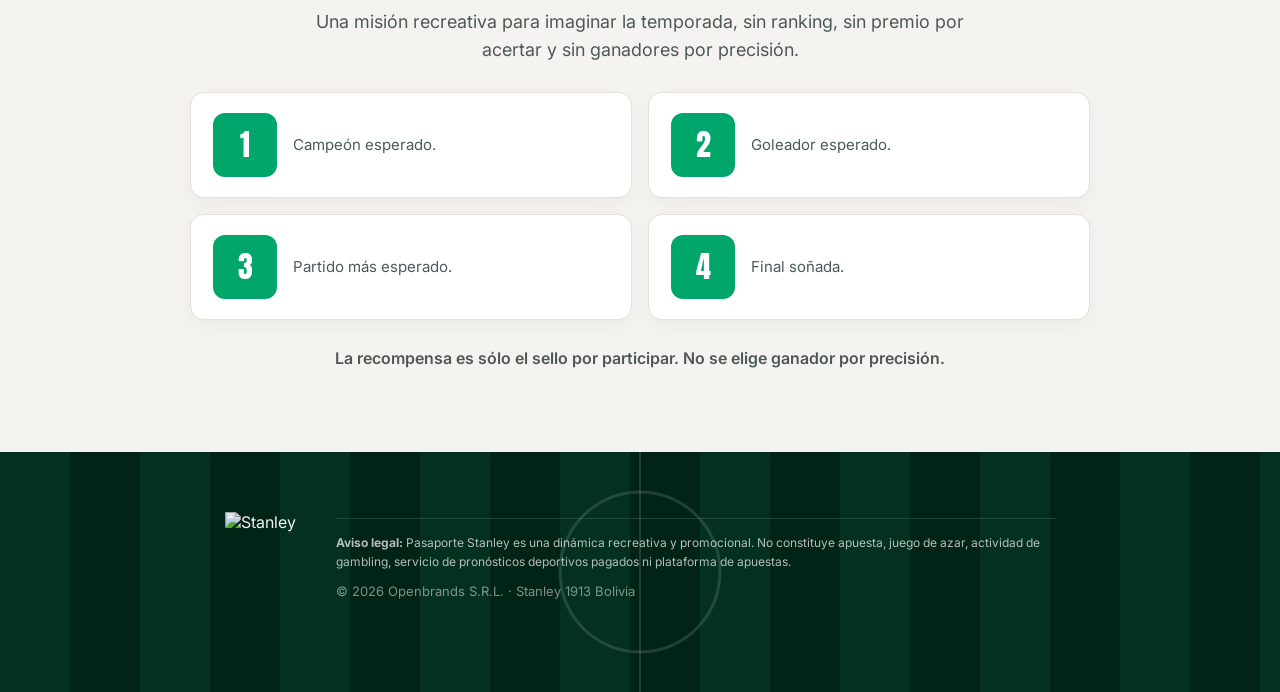
==== commit 64a56af3: "Publicar Pasaporte Stanley" ====
--- a/etapa2.html
+++ b/etapa2.html
@@ -3,246 +3,71 @@
 <head>
 <meta charset="utf-8" />
 <meta name="viewport" content="width=device-width, initial-scale=1" />
-<title>Etapa 2 · Pronosticá con Stanley</title>
+<title>Misiones especiales · Pasaporte Stanley</title>
+<meta name="description" content="Misiones relámpago y especiales de Pasaporte Stanley." />
 <link rel="icon" type="image/svg+xml" href="assets/favicon.svg" />
 <link rel="preconnect" href="https://fonts.googleapis.com" />
 <link rel="preconnect" href="https://fonts.gstatic.com" crossorigin />
 <link href="https://fonts.googleapis.com/css2?family=Anton&family=Montserrat:wght@600;700;800;900&family=Inter:wght@400;500;600;700&display=swap" rel="stylesheet" />
 <link rel="stylesheet" href="styles.css" />
 <link rel="stylesheet" href="jugar.css" />
-<style>
-  /* ===== sólo para la vista de Etapa 2 ===== */
-  .preview-flag{background:#b59677;color:#fff;text-align:center;font-family:'Montserrat',sans-serif;
-    font-weight:800;font-size:12px;letter-spacing:.5px;padding:7px;text-transform:uppercase}
-  /* tabs por día */
-  .daytabs{display:flex;gap:8px;overflow-x:auto;padding:16px 24px;background:var(--mist);
-    border-bottom:1px solid var(--line-soft);scrollbar-width:thin}
-  .daytab{flex:0 0 auto;background:#fff;border:1.5px solid var(--line-soft);border-radius:10px;
-    padding:9px 16px;cursor:pointer;font-family:'Montserrat',sans-serif;font-weight:700;font-size:12.5px;color:var(--text);
-    display:flex;flex-direction:column;align-items:center;gap:2px;min-width:96px}
-  .daytab small{font-weight:600;color:var(--text-soft);font-size:11px}
-  .daytab.active{background:var(--ink);color:#fff;border-color:var(--ink)}
-  .daytab.active small{color:var(--tan)}
-  .daywrap{max-width:1180px;margin:0 auto;padding:30px 24px 80px}
-  .day-empty{display:none}
-  .day-head{text-align:center;margin-bottom:24px}
-  .day-head h2{font-family:'Montserrat',sans-serif;font-weight:900;text-transform:uppercase;font-size:clamp(22px,3.4vw,34px);color:var(--ink)}
-  .day-head p{color:var(--text-soft);font-size:14px;margin-top:4px}
-  /* campos extra del partido */
-  .e2-card .mteam{cursor:default}
-  .e2-score{display:flex;align-items:center;gap:10px;padding:12px 14px;border-top:1px solid var(--mist)}
-  .e2-score .mname{flex:1;display:flex;align-items:center;font-weight:700;color:var(--ink);font-size:14px}
-  .e2-fields{border-top:1px dashed var(--line-soft);padding:14px;display:flex;flex-direction:column;gap:13px;background:#fcfbf9}
-  .e2-row{display:flex;align-items:center;justify-content:space-between;gap:12px}
-  .e2-row label{font-size:13px;font-weight:700;color:var(--ink);display:flex;align-items:center;gap:7px}
-  .e2-toggle{display:flex;gap:6px}
-  .e2-tg{font-family:'Montserrat',sans-serif;font-weight:700;font-size:12px;padding:7px 12px;border-radius:999px;
-    border:1.5px solid var(--line-soft);background:#fff;color:var(--ink);cursor:pointer;display:flex;align-items:center;gap:6px}
-  .e2-tg.sel{background:var(--green);border-color:var(--green);color:#fff}
-  .e2-num{width:62px;height:40px;text-align:center;font-family:'Montserrat',sans-serif;font-weight:800;font-size:18px;
-    border:1.5px solid #ddd;border-radius:8px;color:var(--ink);outline:none}
-  .e2-num:focus,.e2-sel:focus{border-color:var(--tan)}
-  .e2-sel{min-width:170px;max-width:60%;height:40px;border:1.5px solid #ddd;border-radius:8px;padding:0 10px;
-    font-family:'Inter',sans-serif;font-size:13px;font-weight:600;color:var(--ink);background:#fff;outline:none}
-  .e2-foot{display:flex;flex-wrap:wrap;gap:6px;justify-content:center;padding:10px 14px;border-top:1px solid var(--mist)}
-  .e2-pts{font-family:'Montserrat',sans-serif;font-weight:700;font-size:11px;color:var(--text-soft);
-    background:var(--mist);border-radius:999px;padding:4px 10px}
-  .e2-saved{text-align:center;font-size:12px;color:var(--green-2);font-weight:700;padding:6px}
-  .e2-90{padding:8px 14px;background:var(--mist);font-family:'Montserrat',sans-serif;font-weight:800;
-    font-size:11px;text-transform:uppercase;letter-spacing:.6px;color:var(--text-soft)}
-  .e2-tie{display:none;flex-direction:column;gap:9px;background:#fdf7ef;border:1px solid #ecd9c2;border-radius:10px;padding:11px}
-  .e2-tie.show{display:flex}
-  .e2-tie-q{font-size:12.5px;color:var(--tan-dark);font-weight:700;line-height:1.35}
-  .e2-tie-opts{display:flex;gap:8px}
-  /* candado de fase: gate "Próximamente" si todavía no es eliminatorias */
-  .e2-gate{display:none}
-  html:not([data-phase="eliminatorias"]) .e2-gate{display:block;padding:24px 16px}
-  html:not([data-phase="eliminatorias"]) .e2-play{display:none}
-</style>
 </head>
 <body>
 <div class="flagbar" aria-hidden="true"></div>
-<div class="preview-flag e2-play">🔧 Etapa 2 en preparación — partidos de EJEMPLO. Pronto, con los equipos reales.</div>
 
 <header class="nav">
   <img class="nav__logo" src="assets/logo-stanley-horizontal.png" alt="Stanley 1913" />
   <nav class="nav__links">
     <a class="nav__link" href="index.html">Inicio</a>
-    <a class="nav__link" href="jugar.html">Mi quiniela</a>
-    <a class="nav__link" href="ranking.html">Ranking</a>
+    <a class="nav__link" href="jugar.html">Mi Pasaporte</a>
+    <a class="nav__link" href="ranking.html">Comunidad</a>
     <a class="nav__link nav__link--hide-mobile" href="https://stanley1913.bo/collections/convocados-stanley" target="_blank" rel="noopener">Tienda</a>
   </nav>
 </header>
 
-<!-- candado: se muestra mientras la fase no sea eliminatorias -->
-<section class="e2-gate">
-  <div class="locked-msg">
-    <div class="lk__ico">🔒</div>
-    <h3>Etapa 2 — Próximamente</h3>
-    <p>La quiniela en vivo se habilita cuando empiecen las eliminatorias del Mundial. Mientras tanto, armá tu fase de grupos y jugá Nostradamus.</p>
-    <a class="btn btn--lg" href="jugar.html" style="margin-top:18px;display:inline-block">Ir a mi quiniela →</a>
+<section class="hero pitch">
+  <div class="hero__inner">
+    <span class="kicker">Misiones especiales</span>
+    <h1 class="display">RETO<br><span class="display__accent">RELÁMPAGO</span></h1>
+    <p class="hero__lead">Activaciones sorpresa para sumar creatividad a tu Pasaporte Stanley. Son misiones lúdicas, de comunidad y contenido en Instagram.</p>
+    <div class="hero__cta">
+      <a href="jugar.html" class="btn btn--lg">Abrir Mi Pasaporte</a>
+      <a href="ranking.html" class="btn btn--lg btn--ghost">Ver comunidad</a>
+    </div>
   </div>
 </section>
 
-<div class="gamebar e2-play">
-  <div class="gamebar__title">Etapa 2 · Predicciones en vivo<small>Adiviná cada partido real, día por día</small></div>
-  <div class="gamebar__right">
-    <span class="cloud" data-s="ok">✅ Guardado</span>
-    <span class="nextmatch">⏱ Próximo: <b>14:55:30</b></span>
+<section class="section">
+  <h2 class="h2">Especiales activos</h2>
+  <p class="section__lead">Estas misiones pueden comunicarse durante la campaña. No reemplazan las 12 misiones principales y no generan ranking.</p>
+  <div class="mission-grid mission-grid--compact">
+    <article class="mission-card"><span class="mission-card__week">Relámpago</span><h3>Minuto Stanley</h3><p>Subí una historia mostrando tu momento Stanley más espontáneo del día.</p></article>
+    <article class="mission-card"><span class="mission-card__week">Relámpago</span><h3>Dupla perfecta</h3><p>Mostrá tu producto Stanley junto a tu snack, bebida o setup favorito.</p></article>
+    <article class="mission-card"><span class="mission-card__week">Secreta</span><h3>Nostradamus Stanley</h3><p>Ya viste los primeros partidos. Ahora contanos cómo imaginás que termina esta temporada futbolera.</p></article>
   </div>
-</div>
+</section>
 
-<div class="progress-global e2-play" title="Avance de tus predicciones del día">
-  <div class="pg-fill" style="width:40%"></div>
-  <span class="pg-label">2/5 hoy</span>
-</div>
-
-<div class="daytabs e2-play" id="daytabs"></div>
-<main id="days" class="e2-play"></main>
-
-<!-- leyenda -->
-<section class="section section--cream e2-play">
-  <h2 class="h2">¿Cómo se puntúa en Etapa 2?</h2>
-  <p class="section__lead">Cada partido suma por separado y se acumula a tu puntaje general, día tras día.</p>
-  <div class="score-cards" style="max-width:900px;margin:0 auto">
-    <div class="score-card"><span class="score-card__pts">+4→20</span><p>Acertar <strong>quién avanza</strong> (según la ronda).</p></div>
-    <div class="score-card"><span class="score-card__pts">+3→8</span><p>Acertar el <strong>marcador exacto</strong>.</p></div>
-    <div class="score-card"><span class="score-card__pts">+3</span><p>Acertar el <strong>total de amarillas</strong> (±1 → +1).</p></div>
-    <div class="score-card"><span class="score-card__pts">+5</span><p>Acertar el <strong>jugador del partido</strong>.</p></div>
+<section class="section section--cream">
+  <h2 class="h2">Misión Secreta: Nostradamus Stanley</h2>
+  <p class="section__lead">Una misión recreativa para imaginar la temporada, sin ranking, sin premio por acertar y sin ganadores por precisión.</p>
+  <div class="score-cards" style="max-width:900px;margin:28px auto 0">
+    <div class="score-card"><span class="score-card__pts">1</span><p>Campeón esperado.</p></div>
+    <div class="score-card"><span class="score-card__pts">2</span><p>Goleador esperado.</p></div>
+    <div class="score-card"><span class="score-card__pts">3</span><p>Partido más esperado.</p></div>
+    <div class="score-card"><span class="score-card__pts">4</span><p>Final soñada.</p></div>
   </div>
+  <p class="section__foot">La recompensa es sólo el sello por participar. No se elige ganador por precisión.</p>
 </section>
 
 <footer class="footer pitch pitch--dark">
   <img class="footer__logo" src="assets/logo-stanley-vertical.png" alt="Stanley" />
-  <div class="footer__legal"><p class="footer__copy">© 2026 Openbrands S.R.L. · Stanley 1913 Bolivia · Vista previa</p></div>
+  <div class="footer__legal">
+    <p class="disclaimer"><strong>Aviso legal:</strong> Pasaporte Stanley es una dinámica recreativa y promocional. No constituye apuesta, juego de azar, actividad de gambling, servicio de pronósticos deportivos pagados ni plataforma de apuestas.</p>
+    <p class="footer__copy">© 2026 Openbrands S.R.L. · Stanley 1913 Bolivia</p>
+  </div>
 </footer>
 
 <script src="config.js"></script>
 <script src="phase.js"></script>
-<script>
-const FIXTURES = [
-  { id:'d1', dow:'Sáb', date:'28 jun', titulo:'Sábado 28 de junio', sub:'Dieciseisavos · 2 partidos', matches:[
-    { n:73, ronda:'16avos', hora:'15:00', a:{name:'México',iso:'mx'}, b:{name:'Canadá',iso:'ca'},
-      motm:['Santiago Giménez','Hirving Lozano','Alphonso Davies','Jonathan David'] },
-    { n:74, ronda:'16avos', hora:'18:30', a:{name:'Brasil',iso:'br'}, b:{name:'Marruecos',iso:'ma'},
-      motm:['Vinícius Jr.','Rodrygo','Achraf Hakimi','Brahim Díaz'] },
-  ]},
-  { id:'d2', dow:'Dom', date:'29 jun', titulo:'Domingo 29 de junio', sub:'Dieciseisavos · 2 partidos', matches:[
-    { n:75, ronda:'16avos', hora:'13:00', a:{name:'Argentina',iso:'ar'}, b:{name:'Croacia',iso:'hr'},
-      motm:['Lionel Messi','Julián Álvarez','Luka Modrić','Joško Gvardiol'] },
-    { n:76, ronda:'16avos', hora:'17:00', a:{name:'España',iso:'es'}, b:{name:'Uruguay',iso:'uy'},
-      motm:['Lamine Yamal','Pedri','Federico Valverde','Darwin Núñez'] },
-  ]},
-  { id:'d3', dow:'Lun', date:'30 jun', titulo:'Lunes 30 de junio', sub:'Dieciseisavos · 2 partidos', matches:[
-    { n:77, ronda:'16avos', hora:'15:00', a:{name:'Francia',iso:'fr'}, b:{name:'Senegal',iso:'sn'},
-      motm:['Kylian Mbappé','Ousmane Dembélé','Sadio Mané','Nicolas Jackson'] },
-    { n:78, ronda:'16avos', hora:'20:00', a:{name:'Inglaterra',iso:'gb-eng'}, b:{name:'Países Bajos',iso:'nl'},
-      motm:['Jude Bellingham','Harry Kane','Virgil van Dijk','Cody Gakpo'] },
-  ]},
-];
-const flag = iso => `<img class="flagimg" src="https://flagcdn.com/h40/${iso}.png" alt="">`;
-
-const tabsEl = document.getElementById('daytabs');
-const daysEl = document.getElementById('days');
-
-FIXTURES.forEach((d,i)=>{
-  const t=document.createElement('button');
-  t.className='daytab'+(i===0?' active':'');
-  t.innerHTML=`${d.dow} <small>${d.date}</small>`;
-  t.onclick=()=>show(d.id);
-  t.dataset.id=d.id;
-  tabsEl.appendChild(t);
-
-  const sec=document.createElement('section');
-  sec.className='daywrap'+(i===0?'':' day-empty');
-  sec.dataset.id=d.id;
-  sec.innerHTML=`<div class="day-head"><h2>${d.titulo}</h2><p>${d.sub} · se cierran a la hora de inicio</p></div>`;
-  const grid=document.createElement('div'); grid.className='round';
-  d.matches.forEach(m=> grid.appendChild(card(m)));
-  sec.appendChild(grid);
-  daysEl.appendChild(sec);
-});
-
-function card(m){
-  const el=document.createElement('div');
-  el.className='match e2-card';
-  const opts = ['<option value="">— elegí —</option>']
-    .concat(m.motm.map(p=>`<option>${p}</option>`), '<option>Otro</option>').join('');
-  el.innerHTML=`
-    <div class="match__head"><span>${m.ronda} · Partido ${m.n}</span><span class="mdate">${m.hora}</span></div>
-    <div class="e2-90">Resultado a los 90'</div>
-    <div class="e2-score"><span class="mname">${flag(m.a.iso)} ${m.a.name}</span><input class="e2-num e2-sc" data-side="a" type="number" min="0" max="20" placeholder="–"></div>
-    <div class="e2-score"><span class="mname">${flag(m.b.iso)} ${m.b.name}</span><input class="e2-num e2-sc" data-side="b" type="number" min="0" max="20" placeholder="–"></div>
-    <div class="e2-fields">
-      <div class="e2-row">
-        <label>🏆 ¿Quién avanza?</label>
-        <div class="e2-toggle">
-          <button class="e2-tg" data-adv="a">${flag(m.a.iso)} ${m.a.name}</button>
-          <button class="e2-tg" data-adv="b">${flag(m.b.iso)} ${m.b.name}</button>
-        </div>
-      </div>
-      <div class="e2-tie">
-        <span class="e2-tie-q">⚖️ Empate a los 90' — ¿cómo avanza el que elegiste?</span>
-        <div class="e2-tie-opts">
-          <button class="e2-tg" data-tb="alargue">⏱ Alargue</button>
-          <button class="e2-tg" data-tb="penales">🥅 Penales</button>
-        </div>
-      </div>
-      <div class="e2-row">
-        <label>🟨 Amarillas totales</label>
-        <input class="e2-num" type="number" min="0" max="20" placeholder="–">
-      </div>
-      <div class="e2-row">
-        <label>⭐ Jugador del partido</label>
-        <select class="e2-sel">${opts}</select>
-      </div>
-    </div>
-    <div class="e2-foot">
-      <span class="e2-pts">avanza +4</span>
-      <span class="e2-pts">marcador +3</span>
-      <span class="e2-pts">definición +1</span>
-      <span class="e2-pts">amarillas +3</span>
-      <span class="e2-pts">jugador +5</span>
-    </div>`;
-  el.querySelectorAll('.e2-tg[data-adv]').forEach(b=> b.onclick=()=>{
-    el.querySelectorAll('.e2-tg[data-adv]').forEach(x=>x.classList.remove('sel')); b.classList.add('sel');
-  });
-  el.querySelectorAll('.e2-tg[data-tb]').forEach(b=> b.onclick=()=>{
-    el.querySelectorAll('.e2-tg[data-tb]').forEach(x=>x.classList.remove('sel')); b.classList.add('sel');
-  });
-  // la definición (alargue/penales) sólo aparece si hay empate a los 90'
-  const tie=el.querySelector('.e2-tie'), scs=el.querySelectorAll('.e2-sc');
-  const checkTie=()=>{ const a=parseInt(scs[0].value,10), b=parseInt(scs[1].value,10);
-    tie.classList.toggle('show', !isNaN(a)&&!isNaN(b)&&a===b); };
-  scs.forEach(s=> s.addEventListener('input', checkTie));
-  return el;
-}
-
-function show(id){
-  document.querySelectorAll('.daytab').forEach(t=> t.classList.toggle('active', t.dataset.id===id));
-  document.querySelectorAll('.daywrap').forEach(s=> s.classList.toggle('day-empty', s.dataset.id!==id));
-}
-
-/* demo: dejar 2 partidos pre-cargados (uno con empate→definición) para ver los estados */
-window.addEventListener('load',()=>{
-  const cards=document.querySelectorAll('.e2-card');
-  const c1=cards[0];
-  if(c1){  // 2-1, sin empate
-    const s=c1.querySelectorAll('.e2-sc'); s[0].value=2; s[1].value=1;
-    c1.querySelector('.e2-tg[data-adv="a"]').classList.add('sel');
-    c1.querySelector('.e2-num:not(.e2-sc)').value=4;
-    c1.querySelector('.e2-sel').selectedIndex=1;
-  }
-  const c2=cards[1];
-  if(c2){  // 1-1 empate → avanza por penales
-    const s=c2.querySelectorAll('.e2-sc'); s[0].value=1; s[1].value=1;
-    s[0].dispatchEvent(new Event('input'));   // muestra el bloque de definición
-    c2.querySelector('.e2-tg[data-adv="a"]').classList.add('sel');
-    c2.querySelector('.e2-tg[data-tb="penales"]').classList.add('sel');
-    c2.querySelector('.e2-num:not(.e2-sc)').value=5;
-    c2.querySelector('.e2-sel').selectedIndex=2;
-  }
-});
-</script>
 </body>
 </html>
--- a/styles.css
+++ b/styles.css
@@ -2,7 +2,7 @@
   /* cancha (hero/registro/footer) */
   --green:#01A66A; --green-2:#019A63; --green-dark:#03301f; --green-deep:#022417;
   /* Stanley (acento de marca y neutros de la tienda) */
-  --tan:#b59677; --tan-dark:#9c7e5f;
+  --tan:#b59677; --tan-dark:#9c7e5f; --bright:#2BE08A;
   --ink:#000000; --paper:#fff; --mist:#f5f3ef; --line-soft:#e6e1d8;
   --text:#4d5959; --text-soft:#878787;
   /* Bolivia (guiño Convocados) */
@@ -13,7 +13,8 @@
 }
 *{box-sizing:border-box;margin:0}
 html{scroll-behavior:smooth}
-body{font-family:'Inter',system-ui,sans-serif;color:var(--text);background:var(--paper);-webkit-font-smoothing:antialiased}
+html{overflow-x:hidden}
+body{font-family:'Inter',system-ui,sans-serif;color:var(--text);background:var(--paper);-webkit-font-smoothing:antialiased;overflow-x:hidden}
 img{max-width:100%;display:block}
 a{color:inherit}
 
@@ -54,6 +55,23 @@
 .nav__link{font-family:'Montserrat',sans-serif;font-weight:700;text-transform:uppercase;letter-spacing:1px;
   font-size:12.5px;color:#fff;text-decoration:none;opacity:.9;transition:color .15s,opacity .15s}
 .nav__link:hover{color:var(--tan);opacity:1}
+/* link "Etapa 2" del nav: sólo visible en fase eliminatorias */
+.nav__link--etapa2{display:none}
+[data-phase="eliminatorias"] .nav__link--etapa2{display:inline-flex;align-items:center;gap:7px;color:var(--tan)}
+.nav__link--etapa2::before{content:"";width:8px;height:8px;border-radius:50%;background:#2BE08A;
+  box-shadow:0 0 0 3px rgba(43,224,138,.25)}
+
+/* ---- banner de fase (home consciente de fase) ---- */
+.phase-banner{display:none;text-decoration:none}
+[data-phase="eliminatorias"] .phase-banner{display:flex;align-items:center;justify-content:center;gap:14px;flex-wrap:wrap;
+  background:linear-gradient(90deg,var(--green-deep),var(--green));color:#fff;padding:13px 20px;
+  font-family:'Montserrat',sans-serif;font-weight:800;font-size:14px;text-align:center}
+.phase-banner__cta{background:#fff;color:var(--green-deep);border-radius:999px;padding:8px 16px;
+  font-weight:900;font-size:13px;white-space:nowrap}
+/* en eliminatorias, el home oculta el foco de inscripción y muestra el de partidos
+   (selector con html[...] para ganarle en especificidad a .hero__cta/.countdown) */
+html:not([data-phase="eliminatorias"]) .only-eliminatorias{display:none}
+html[data-phase="eliminatorias"] .only-inscripcion{display:none}
 
 /* ---- botones (estilo Stanley: taupe, Montserrat, radio sobrio) ---- */
 .btn{display:inline-block;background:var(--tan);color:#fff;font-family:'Montserrat',sans-serif;
@@ -108,11 +126,17 @@
 
 /* ---- premios ---- */
 .prizes{display:grid;grid-template-columns:repeat(3,1fr);gap:22px;margin-top:46px}
-.prize{background:var(--paper);border:1px solid var(--line-soft);border-radius:var(--r);overflow:hidden;box-shadow:var(--shadow)}
-.prize__media{height:200px;background:var(--mist)}
-.prize__media--green{background:linear-gradient(160deg,#0c5a3a,#02402a)}
-.prize__media--bright{background:linear-gradient(160deg,#c7a888,#9c7e5f)}
-.prize__media--gray{background:linear-gradient(160deg,#d7d2ca,#abb1b4)}
+.prize{display:flex;flex-direction:column;background:var(--paper);border:1px solid var(--line-soft);
+  border-radius:var(--r);overflow:hidden;box-shadow:var(--shadow);text-decoration:none;color:inherit;
+  transition:transform .18s ease,box-shadow .18s ease}
+.prize:hover{transform:translateY(-5px);box-shadow:0 18px 40px rgba(0,0,0,.14)}
+.prize__media{position:relative;height:250px;background:#fff;overflow:hidden}
+.prize__img{position:absolute;inset:0;width:100%;height:100%;object-fit:contain;padding:16px;
+  opacity:0;transition:opacity .8s ease}
+.prize__img.is-active{opacity:1}
+.prize__cta{margin-top:auto;padding:2px 18px 18px;font-family:'Montserrat',sans-serif;font-weight:800;
+  font-size:13px;color:var(--tan-dark);text-transform:uppercase;letter-spacing:.5px}
+.prize:hover .prize__cta{color:var(--green-2)}
 .prize .tag{display:block;background:var(--ink);color:var(--tan);font-family:'Montserrat',sans-serif;
   font-weight:800;text-transform:uppercase;letter-spacing:1px;font-size:14px;padding:10px 18px}
 .prize h3{font-family:'Montserrat',sans-serif;font-weight:800;font-size:18px;padding:16px 18px 2px;color:var(--ink)}
@@ -164,8 +188,19 @@
 .chip.sel{background:var(--ink);color:var(--tan);border-color:var(--ink)}
 
 .terms{display:flex;gap:12px;align-items:flex-start;margin:26px 0 18px;font-size:14px;color:var(--text);line-height:1.5}
+.terms-group{margin:24px 0 18px;display:flex;flex-direction:column;gap:14px}
+.terms-group .terms{margin:0}
+.terms input{margin-top:2px;flex:0 0 auto;width:18px;height:18px;accent-color:var(--green)}
+.hero__deadline{margin-top:18px;display:inline-block;background:rgba(255,255,255,.14);border:1px solid rgba(255,255,255,.28);
+  border-radius:999px;padding:9px 18px;font-size:14px;color:#fff}
+.hero__deadline strong{color:var(--tan)}
+.form-deadline{margin-top:10px;font-size:13.5px;color:var(--tan-dark);font-weight:700}
+.disclaimer{font-size:12px;opacity:.85;line-height:1.6;border-top:1px solid rgba(255,255,255,.15);padding-top:14px;margin-top:6px}
 .terms input{margin-top:3px;width:20px;height:20px;accent-color:var(--tan);flex-shrink:0}
 .terms a{color:var(--tan-dark);font-weight:700}
+.form-note{margin-top:16px;background:var(--mist);border-left:4px solid var(--tan);border-radius:8px;
+  padding:11px 14px;font-size:13px;color:var(--text);line-height:1.5}
+.form-note b{color:var(--ink)}
 .form-error{background:#fdeaea;color:#b3261e;border:1px solid #f3c0bc;border-radius:8px;padding:12px 14px;font-size:14px;font-weight:600;margin-bottom:14px}
 
 /* confirmación */
@@ -200,8 +235,7 @@
 .lb-me td:nth-child(2)::after{content:" ★";color:var(--tan-dark)}
 @media(max-width:560px){ .lb-hide{display:none} }
 
-/* ---- cómo se puntúa (ranking) ----
-   los valores reflejan PUNTOS de apps-script/Code.gs; si cambian allá, actualizar acá */
+/* ---- bloques informativos de beneficios ---- */
 .score-block{max-width:760px;margin:44px auto 0}
 .score-block__title{font-family:'Montserrat',sans-serif;font-weight:900;text-transform:uppercase;letter-spacing:.5px;
   font-size:20px;color:var(--ink);text-align:center;margin-bottom:8px}
@@ -229,30 +263,164 @@
 .score-row--final>span:first-child{font-family:'Montserrat',sans-serif;font-weight:800;text-transform:uppercase;letter-spacing:.3px}
 .score-row--final .score-v{font-size:20px}
 
+/* ===== secciones del brief (resumen, modalidades, puntos, premios, bases, faq) ===== */
+.info-cards{display:grid;grid-template-columns:repeat(3,1fr);gap:20px;margin-top:40px}
+.info-card{background:var(--paper);border:1px solid var(--line-soft);border-radius:var(--r);padding:28px 22px;text-align:center;box-shadow:var(--shadow)}
+.info-card__ico{font-size:38px;line-height:1}
+.info-card h3{font-family:'Montserrat',sans-serif;font-weight:800;font-size:18px;color:var(--ink);margin:12px 0 6px}
+.info-card p{color:var(--text-soft);font-size:14.5px;line-height:1.5}
+
+.rule-band{max-width:640px;margin:26px auto 0;text-align:center;background:var(--ink);color:#fff;
+  font-family:'Montserrat',sans-serif;font-weight:900;text-transform:uppercase;letter-spacing:.5px;
+  font-size:clamp(14px,2.4vw,20px);padding:18px 22px;border-radius:14px}
+
+.modos{display:grid;grid-template-columns:1fr 1fr;gap:22px;margin-top:40px;align-items:start}
+.modo{background:var(--paper);border:1px solid var(--line-soft);border-radius:18px;padding:30px 26px;box-shadow:var(--shadow)}
+.modo--main{border:2px solid var(--green);box-shadow:0 16px 40px rgba(1,166,106,.16)}
+.modo__label{display:inline-block;font-family:'Montserrat',sans-serif;font-weight:800;text-transform:uppercase;
+  letter-spacing:.6px;font-size:11px;padding:6px 12px;border-radius:999px;background:var(--mist);color:var(--text-soft)}
+.modo__label--main{background:var(--green);color:#fff}
+.modo__title{font-family:'Montserrat',sans-serif;font-weight:900;text-transform:uppercase;font-size:24px;color:var(--ink);margin:14px 0 12px}
+.modo p{color:var(--text);font-size:15px;line-height:1.6;margin-bottom:12px}
+.modo__hl{font-weight:700;color:var(--green-2)}
+.modo__note{background:var(--mist);border-left:4px solid var(--tan);border-radius:8px;padding:12px 14px;font-weight:600;color:var(--ink)}
+
+.ptable-wrap{max-width:760px;margin:40px auto 0;overflow:hidden;border:1px solid var(--line-soft);border-radius:14px;box-shadow:var(--shadow)}
+.ptable{width:100%;border-collapse:collapse;background:var(--paper)}
+.ptable th{background:var(--ink);color:#fff;font-family:'Montserrat',sans-serif;font-weight:800;text-transform:uppercase;
+  font-size:12px;letter-spacing:.5px;text-align:left;padding:14px 18px}
+.ptable td{padding:14px 18px;border-top:1px solid var(--line-soft);font-size:15px;color:var(--ink)}
+.ptable td:last-child{font-family:'Montserrat',sans-serif;font-weight:800;color:var(--green-2);white-space:nowrap;text-align:right}
+.ptable tr:nth-child(even) td{background:var(--mist)}
+.note-card{max-width:760px;margin:22px auto 0;background:var(--mist);border:1px solid var(--line-soft);border-radius:12px;
+  padding:16px 18px;font-size:14px;color:var(--text);line-height:1.55}
+
+.newbuyers{max-width:760px;margin:0 auto;text-align:center;background:linear-gradient(160deg,#0c5a3a,#02402a);color:#fff;
+  border-radius:20px;padding:40px 30px;box-shadow:var(--shadow)}
+.newbuyers .h2{color:#fff;margin-top:10px}
+.newbuyers__tag{display:inline-block;font-family:'Montserrat',sans-serif;font-weight:800;text-transform:uppercase;
+  letter-spacing:1px;font-size:12px;background:var(--tan);color:#fff;padding:7px 16px;border-radius:999px}
+.newbuyers p{color:rgba(255,255,255,.92);line-height:1.6;max-width:560px;margin:10px auto 0}
+.newbuyers__note{font-size:13px;color:rgba(255,255,255,.7) !important}
+
+.prize-list{max-width:680px;margin:30px auto 0;list-style:none;padding:0;display:grid;gap:10px}
+.prize-list li{background:var(--paper);border:1px solid var(--line-soft);border-radius:10px;padding:13px 18px 13px 44px;
+  font-size:15px;color:var(--ink);position:relative}
+.prize-list li::before{content:"🏆";position:absolute;left:14px}
+.prizes__sub{text-align:center;font-family:'Montserrat',sans-serif;font-weight:800;text-transform:uppercase;
+  letter-spacing:.5px;font-size:15px;color:var(--text-soft);margin:46px 0 6px}
+
+.rank-preview{max-width:620px;margin:34px auto 0;text-align:center;background:var(--paper);border:1px dashed #c9bfac;
+  border-radius:16px;padding:34px 24px;display:flex;flex-direction:column;align-items:center;gap:18px}
+.rank-empty{color:var(--text-soft);font-size:15px;margin:0}
+
+.bases-list{max-width:820px;margin:30px auto 24px;padding-left:20px;display:grid;gap:10px}
+.bases-list li{font-size:14.5px;color:var(--text);line-height:1.55}
+.bases-list strong{color:var(--ink)}
+#bases .btn{display:block;max-width:300px;margin:0 auto}
+
+.bases-modal{border:0;border-radius:18px;max-width:680px;width:92vw;padding:0;box-shadow:0 30px 80px rgba(0,0,0,.4)}
+.bases-modal::backdrop{background:rgba(0,0,0,.55)}
+.bases-modal__head{position:sticky;top:0;display:flex;align-items:center;justify-content:space-between;background:var(--ink);color:#fff;padding:16px 22px}
+.bases-modal__head h3{font-family:'Montserrat',sans-serif;font-weight:800;font-size:18px}
+.bases-modal__x{border:0;background:transparent;color:#fff;font-size:28px;line-height:1;cursor:pointer}
+.bases-modal__body{padding:22px;max-height:68vh;overflow:auto}
+.bases-modal__body p{font-size:14px;color:var(--text);line-height:1.55;margin-bottom:12px}
+.bases-modal__body strong{color:var(--ink)}
+
+.faq{max-width:820px;margin:30px auto 0;display:grid;gap:10px}
+.faq-item{background:var(--paper);border:1px solid var(--line-soft);border-radius:12px;padding:2px 18px}
+.faq-item summary{cursor:pointer;font-family:'Montserrat',sans-serif;font-weight:700;font-size:15px;color:var(--ink);
+  padding:16px 0;list-style:none;display:flex;justify-content:space-between;align-items:center;gap:12px}
+.faq-item summary::-webkit-details-marker{display:none}
+.faq-item summary::after{content:"+";font-size:22px;color:var(--tan);font-weight:400}
+.faq-item[open] summary::after{content:"\2013"}
+.faq-item p{color:var(--text-soft);font-size:14.5px;line-height:1.6;padding:0 0 16px}
+
+.form-fine{margin-top:14px;font-size:12.5px;color:rgba(255,255,255,.6);text-align:center;line-height:1.5}
+.footer__links{font-size:13px;line-height:1.9}
+.footer__links a{color:var(--tan)}
+
+/* Pasaporte Stanley */
+.passport-levels{display:grid;grid-template-columns:repeat(4,1fr);gap:16px;margin-top:36px}
+.level-card{background:#fff;border:1px solid var(--line-soft);border-radius:14px;padding:24px 20px;box-shadow:0 6px 20px rgba(0,0,0,.04)}
+.level-card span{display:inline-block;font-family:'Montserrat',sans-serif;font-weight:900;text-transform:uppercase;font-size:12px;letter-spacing:1px;color:var(--tan-dark)}
+.level-card strong{display:block;font-family:'Anton',sans-serif;font-size:42px;line-height:1.05;color:var(--ink);margin:12px 0 6px}
+.level-card p{font-size:14px;color:var(--text);line-height:1.5}
+.level-card--gold{border-color:var(--tan);box-shadow:0 16px 36px rgba(181,150,119,.18)}
+.level-card--legend{background:var(--ink);border-color:var(--ink)}
+.level-card--legend strong,.level-card--legend p{color:#fff}
+
+.mission-grid{display:grid;grid-template-columns:repeat(3,1fr);gap:16px;margin-top:36px}
+.mission-card{background:#fff;border:1px solid var(--line-soft);border-radius:14px;padding:22px;box-shadow:0 6px 20px rgba(0,0,0,.04)}
+.mission-card__week{display:inline-block;font-family:'Montserrat',sans-serif;font-weight:800;font-size:11px;text-transform:uppercase;letter-spacing:.7px;color:#fff;background:var(--green);border-radius:999px;padding:6px 11px;margin-bottom:12px}
+.mission-card h3{font-family:'Montserrat',sans-serif;font-weight:900;color:var(--ink);font-size:18px;margin-bottom:8px}
+.mission-card p{font-size:14px;color:var(--text);line-height:1.5}
+
+.gallery-grid{display:grid;grid-template-columns:repeat(4,1fr);gap:16px;margin-top:36px}
+.gallery-card{min-height:230px;border-radius:14px;padding:18px;display:flex;flex-direction:column;justify-content:flex-end;color:#fff;background:
+  linear-gradient(180deg,rgba(0,0,0,.05),rgba(0,0,0,.82)),
+  repeating-linear-gradient(135deg,var(--green) 0 34px,var(--green-2) 34px 68px);box-shadow:var(--shadow);overflow:hidden}
+.gallery-card span{align-self:flex-start;background:rgba(255,255,255,.18);border:1px solid rgba(255,255,255,.22);border-radius:999px;padding:5px 10px;font-family:'Montserrat',sans-serif;font-weight:800;font-size:11px;text-transform:uppercase}
+.gallery-card strong{font-family:'Montserrat',sans-serif;font-weight:900;font-size:18px;margin-top:auto}
+.gallery-card p{margin-top:5px;color:rgba(255,255,255,.76);font-size:13px}
+
+/* tabs y badges heredados */
+.rank-tabs{display:flex;gap:8px;justify-content:center;margin:24px 0 10px;flex-wrap:wrap}
+.rank-tab{font-family:'Montserrat',sans-serif;font-weight:800;font-size:13px;padding:11px 20px;border-radius:999px;
+  border:1.5px solid var(--line-soft);background:#fff;color:var(--text);cursor:pointer;transition:.15s}
+.rank-tab:hover{border-color:var(--tan)}
+.rank-tab.active{background:var(--ink);color:#fff;border-color:var(--ink)}
+.est{display:inline-block;font-family:'Montserrat',sans-serif;font-weight:800;font-size:10.5px;text-transform:uppercase;
+  letter-spacing:.4px;padding:3px 9px;border-radius:999px}
+.est--ok{background:rgba(1,166,106,.14);color:var(--green-2)}
+.est--out{background:rgba(218,41,28,.12);color:#b3261e}
+.est--pend{background:var(--mist);color:var(--text-soft)}
+.score-block__tag{display:inline-block;font-family:'Montserrat',sans-serif;font-weight:800;font-size:10px;text-transform:uppercase;
+  letter-spacing:.5px;padding:4px 10px;border-radius:999px;background:var(--mist);color:var(--text-soft);vertical-align:middle;margin-left:8px}
+.score-block__tag--main{background:var(--green);color:#fff}
+
 /* responsive */
 @media(max-width:860px){
   .steps{grid-template-columns:1fr 1fr}
   .prizes{grid-template-columns:1fr}
+  .modos{grid-template-columns:1fr}
+  .passport-levels{grid-template-columns:1fr 1fr}
+  .mission-grid{grid-template-columns:1fr 1fr}
+  .gallery-grid{grid-template-columns:1fr 1fr}
 }
 @media(max-width:560px){
   .section{padding:56px 18px}
   .hero{padding:44px 18px;min-height:auto}
-  .display{font-size:clamp(40px,13vw,66px);letter-spacing:0}
+  .display{font-size:clamp(30px,9vw,46px);letter-spacing:0}
   .hero__lead{font-size:16px}
+  .fs,.field,.field input,.field select{min-width:0}
+  .hero__deadline{max-width:100%}
   .hero__cta{flex-direction:column}
   .hero__cta .btn{width:100%}
   .grid2{grid-template-columns:1fr}
   .steps{grid-template-columns:1fr}
+  .info-cards{grid-template-columns:1fr}
+  .h2{font-size:clamp(24px,6.6vw,34px)}
+  .ptable{table-layout:fixed;width:100%}
+  .ptable td,.ptable th{padding:12px 12px;font-size:13px}
+  .ptable th:first-child,.ptable td:first-child{width:50%}
+  .ptable td:last-child{white-space:normal;word-break:break-word}
+  .form-card{padding:24px 18px}
   .countdown{flex-wrap:wrap}
   .cd__item{min-width:64px;padding:10px 4px}
   .cd__item span{font-size:30px}
   .teams{grid-template-columns:repeat(auto-fill,minmax(108px,1fr))}
-  .nav{gap:10px;padding:12px 16px}
-  .nav__logo{height:26px}
-  .nav__links{gap:12px}
+  .nav{gap:8px;padding:12px 14px}
+  .nav__logo{height:24px}
+  .nav__links{gap:11px}
+  .nav__link{font-size:11.5px;letter-spacing:.5px}
   .nav__link--hide-mobile{display:none}
   .footer{gap:24px}
   .score-cards{grid-template-columns:1fr}
   .score-row{grid-template-columns:1fr 58px 58px;padding:12px 16px;gap:8px}
   .score-v,.score-row--final .score-v{font-size:15px}
-}
+  .passport-levels,.mission-grid,.gallery-grid{grid-template-columns:1fr}
+  .level-card strong{font-size:34px}
+  .gallery-card{min-height:190px}
+}
--- a/jugar.css
+++ b/jugar.css
@@ -9,8 +9,6 @@
 .points{display:flex;align-items:center;gap:8px;background:var(--tan);color:#fff;
   font-family:'Montserrat',sans-serif;font-weight:800;padding:7px 16px;border-radius:999px;font-size:14px}
 .points b{font-size:18px}
-.designtoggle{display:flex;align-items:center;gap:8px;font-size:12px;color:#cfcfcf;cursor:pointer;user-select:none}
-.designtoggle input{width:16px;height:16px;accent-color:var(--tan)}
 
 /* barra de juego: próximo partido + botones */
 .cloud{font-family:'Montserrat',sans-serif;font-weight:700;font-size:12px;color:#cfcfcf;white-space:nowrap}
@@ -189,6 +187,8 @@
 .modal__note{font-size:12.5px;color:var(--text-soft);line-height:1.45;background:var(--mist);border-radius:8px;padding:9px 12px}
 .modal__warn{font-size:13px;color:#b3261e;background:#fdeaea;border:1px solid #f3c0bc;border-radius:8px;padding:9px 12px;margin-top:10px;font-weight:600}
 .modal__actions{display:flex;gap:10px;justify-content:flex-end;margin-top:18px}
+.modal__actions--stack{flex-direction:column;align-items:stretch}
+.modal__actions--stack .btn{width:100%;text-align:center}
 .champion-banner{max-width:420px;margin:28px auto 0;text-align:center;background:linear-gradient(160deg,#0c5a3a,#02402a);
   color:#fff;border-radius:16px;padding:28px;box-shadow:var(--shadow)}
 .champion-banner .cb__k{font-family:'Montserrat',sans-serif;font-weight:800;text-transform:uppercase;letter-spacing:2px;font-size:12px;color:var(--tan)}
@@ -197,6 +197,9 @@
   text-transform:uppercase;letter-spacing:.5px;color:var(--green-deep);background:#fff;border:0;border-radius:999px;
   padding:11px 22px;cursor:pointer;transition:transform .15s,background .15s}
 .champion-banner .cb__share:hover{transform:translateY(-2px);background:var(--tan);color:#fff}
+.champion-banner .cb__home{display:inline-block;margin-top:14px;color:rgba(255,255,255,.82);
+  font-family:'Montserrat',sans-serif;font-weight:700;font-size:12px;text-transform:uppercase;letter-spacing:.6px;text-decoration:underline}
+.champion-banner .cb__home:hover{color:#fff}
 
 /* navegación inferior del wizard */
 .stage__nav{display:flex;justify-content:space-between;gap:12px;margin-top:34px}
@@ -206,6 +209,19 @@
 .groups.ro .grow.ro,.third.ro{cursor:default}
 .groups.ro .grow.ro:hover{background:none}
 .third.ro{pointer-events:none}
+
+/* pronóstico base (desempate + campeón de referencia) */
+.base-pron{margin-top:30px;background:#fff;border:1px solid var(--line-soft);border-radius:14px;padding:22px}
+.base-pron__title{font-family:'Montserrat',sans-serif;font-weight:800;color:var(--ink);font-size:18px;text-transform:uppercase}
+.base-pron__lead{color:var(--text-soft);font-size:13.5px;margin:4px 0 14px;line-height:1.5}
+.base-pron__grid{display:grid;grid-template-columns:1fr 1fr;gap:16px}
+.base-field{display:flex;flex-direction:column;gap:7px;font-size:13.5px;font-weight:700;color:var(--ink)}
+.base-field small{font-weight:400;color:var(--text-soft)}
+.base-field input,.base-field select{font-family:inherit;font-size:16px;font-weight:600;padding:12px 13px;
+  border:1.5px solid #ddd;border-radius:10px;color:var(--ink);outline:none;background:#fff}
+.base-field input:focus,.base-field select:focus{border-color:var(--tan)}
+.base-field input:disabled,.base-field select:disabled{background:var(--mist);color:var(--text-soft)}
+@media(max-width:560px){ .base-pron__grid{grid-template-columns:1fr} }
 
 /* barra de envío (grupos / Nostradamus) */
 .submit-bar{display:flex;flex-direction:column;align-items:center;gap:12px;margin-top:36px;text-align:center}
@@ -227,8 +243,11 @@
 .tb-opt.sel small{color:var(--tan)}
 
 /* vista previa de la imagen para compartir */
-.share-preview{width:100%;max-width:340px;margin:6px auto 4px;display:block;border-radius:14px;
-  box-shadow:0 10px 30px rgba(0,0,0,.25)}
+.share-preview{display:block;margin:6px auto 4px;border-radius:14px;width:auto;height:auto;
+  max-width:240px;max-height:52vh;box-shadow:0 10px 30px rgba(0,0,0,.25)}
+.share-cta{text-align:center;font-size:13.5px;color:var(--text);line-height:1.5;margin:10px auto 2px;max-width:340px;
+  background:var(--mist);border:1px solid var(--line-soft);border-radius:10px;padding:10px 12px}
+.share-cta b{color:var(--tan-dark)}
 
 /* popup + vista Nostradamus */
 .nostra-list{list-style:none;margin:0 0 8px;padding:0;display:flex;flex-direction:column;gap:9px}
@@ -245,3 +264,61 @@
   .round{grid-template-columns:1fr}
   .tb-opts{flex-direction:column}
 }
+
+/* Pasaporte Stanley */
+.passport-shell{max-width:1180px;margin:0 auto;padding:34px 24px 80px}
+.passport-hero{display:grid;grid-template-columns:1fr 280px;gap:22px;align-items:stretch;margin-bottom:28px}
+.passport-hero>div:first-child{background:#fff;border:1px solid var(--line-soft);border-radius:16px;padding:30px;box-shadow:0 6px 20px rgba(0,0,0,.04)}
+.passport-hero h1{font-family:'Montserrat',sans-serif;font-weight:900;text-transform:uppercase;font-size:clamp(30px,5vw,56px);line-height:1;color:var(--ink);margin:14px 0 10px}
+.passport-hero p{font-size:16px;line-height:1.55;color:var(--text);max-width:640px}
+.passport-summary{background:var(--ink);color:#fff;border-radius:16px;padding:28px;display:flex;flex-direction:column;justify-content:center;box-shadow:var(--shadow)}
+.passport-summary span{font-family:'Montserrat',sans-serif;font-weight:800;text-transform:uppercase;letter-spacing:1px;font-size:12px;color:var(--tan)}
+.passport-summary strong{font-family:'Anton',sans-serif;font-size:54px;line-height:1;margin:10px 0}
+.passport-summary p{color:rgba(255,255,255,.78);font-size:14px;line-height:1.45}
+
+.stamp-panel{background:var(--mist);border:1px solid var(--line-soft);border-radius:16px;padding:24px;margin-bottom:34px}
+.stamp-panel__head{display:flex;align-items:end;justify-content:space-between;gap:16px;margin-bottom:18px}
+.stamp-panel__head h2{font-family:'Montserrat',sans-serif;font-weight:900;text-transform:uppercase;color:var(--ink);font-size:22px}
+.stamp-panel__head p{font-size:14px;color:var(--text-soft)}
+.stamp-grid{display:grid;grid-template-columns:repeat(6,1fr);gap:10px}
+.stamp{border:1.5px solid var(--line-soft);background:#fff;border-radius:12px;padding:12px 8px;min-height:112px;cursor:pointer;color:var(--text);transition:.15s}
+.stamp:hover{border-color:var(--tan);transform:translateY(-2px)}
+.stamp span{display:grid;place-items:center;width:36px;height:36px;border-radius:50%;margin:0 auto 8px;background:var(--mist);font-family:'Montserrat',sans-serif;font-weight:900;color:var(--text-soft)}
+.stamp strong{display:block;font-family:'Montserrat',sans-serif;font-weight:800;font-size:11px;line-height:1.2;color:var(--ink)}
+.stamp small{display:block;margin-top:6px;font-size:10.5px;color:var(--text-soft)}
+.stamp.done{background:linear-gradient(160deg,var(--green),var(--green-dark));border-color:var(--green);color:#fff}
+.stamp.done span{background:var(--tan);color:#fff}
+.stamp.done strong,.stamp.done small{color:#fff}
+.stamp.locked{opacity:.58}
+
+.mission-board{margin-top:20px}
+.mission-list{display:grid;gap:16px}
+.passport-mission{display:grid;grid-template-columns:1fr 230px;gap:18px;background:#fff;border:1px solid var(--line-soft);border-radius:16px;padding:20px;box-shadow:0 6px 20px rgba(0,0,0,.04)}
+.passport-mission.completed{border-color:rgba(1,166,106,.45);box-shadow:0 14px 34px rgba(1,166,106,.10)}
+.passport-mission.locked{background:#faf8f4}
+.passport-mission h3{font-family:'Montserrat',sans-serif;font-weight:900;color:var(--ink);font-size:22px;margin:2px 0 8px}
+.passport-mission p{color:var(--text);line-height:1.5}
+.mission-instructions{margin-top:12px;background:var(--mist);border-left:4px solid var(--tan);border-radius:10px;padding:12px 14px;font-size:13.5px;line-height:1.5;color:var(--text)}
+.mission-status{display:inline-block;margin-top:14px;font-family:'Montserrat',sans-serif;font-weight:800;font-size:11px;text-transform:uppercase;letter-spacing:.6px;border-radius:999px;padding:6px 11px;background:var(--mist);color:var(--text-soft)}
+.passport-mission.completed .mission-status{background:rgba(1,166,106,.12);color:var(--green-2)}
+.passport-mission.locked .mission-status{background:#efe7dc;color:var(--tan-dark)}
+.evidence-box{display:flex;flex-direction:column;gap:10px;min-width:0}
+.evidence-box img,.evidence-empty{width:100%;aspect-ratio:9/16;border-radius:12px;border:1px solid var(--line-soft);object-fit:cover;background:var(--mist)}
+.evidence-empty{display:grid;place-items:center;text-align:center;padding:16px;color:var(--text-soft);font-size:13px;line-height:1.35}
+.evidence-btn{display:block;text-align:center;position:relative;overflow:hidden}
+.evidence-btn input{position:absolute;inset:0;opacity:0;cursor:pointer}
+.evidence-btn.disabled{opacity:.55;pointer-events:none}
+
+@media(max-width:900px){
+  .passport-hero{grid-template-columns:1fr}
+  .stamp-grid{grid-template-columns:repeat(3,1fr)}
+  .passport-mission{grid-template-columns:1fr}
+  .evidence-box{max-width:260px}
+}
+@media(max-width:560px){
+  .passport-shell{padding:24px 14px 64px}
+  .stamp-panel__head{display:block}
+  .stamp-grid{grid-template-columns:repeat(2,1fr)}
+  .passport-hero>div:first-child,.passport-summary,.stamp-panel,.passport-mission{border-radius:12px;padding:18px}
+  .evidence-box{max-width:none}
+}
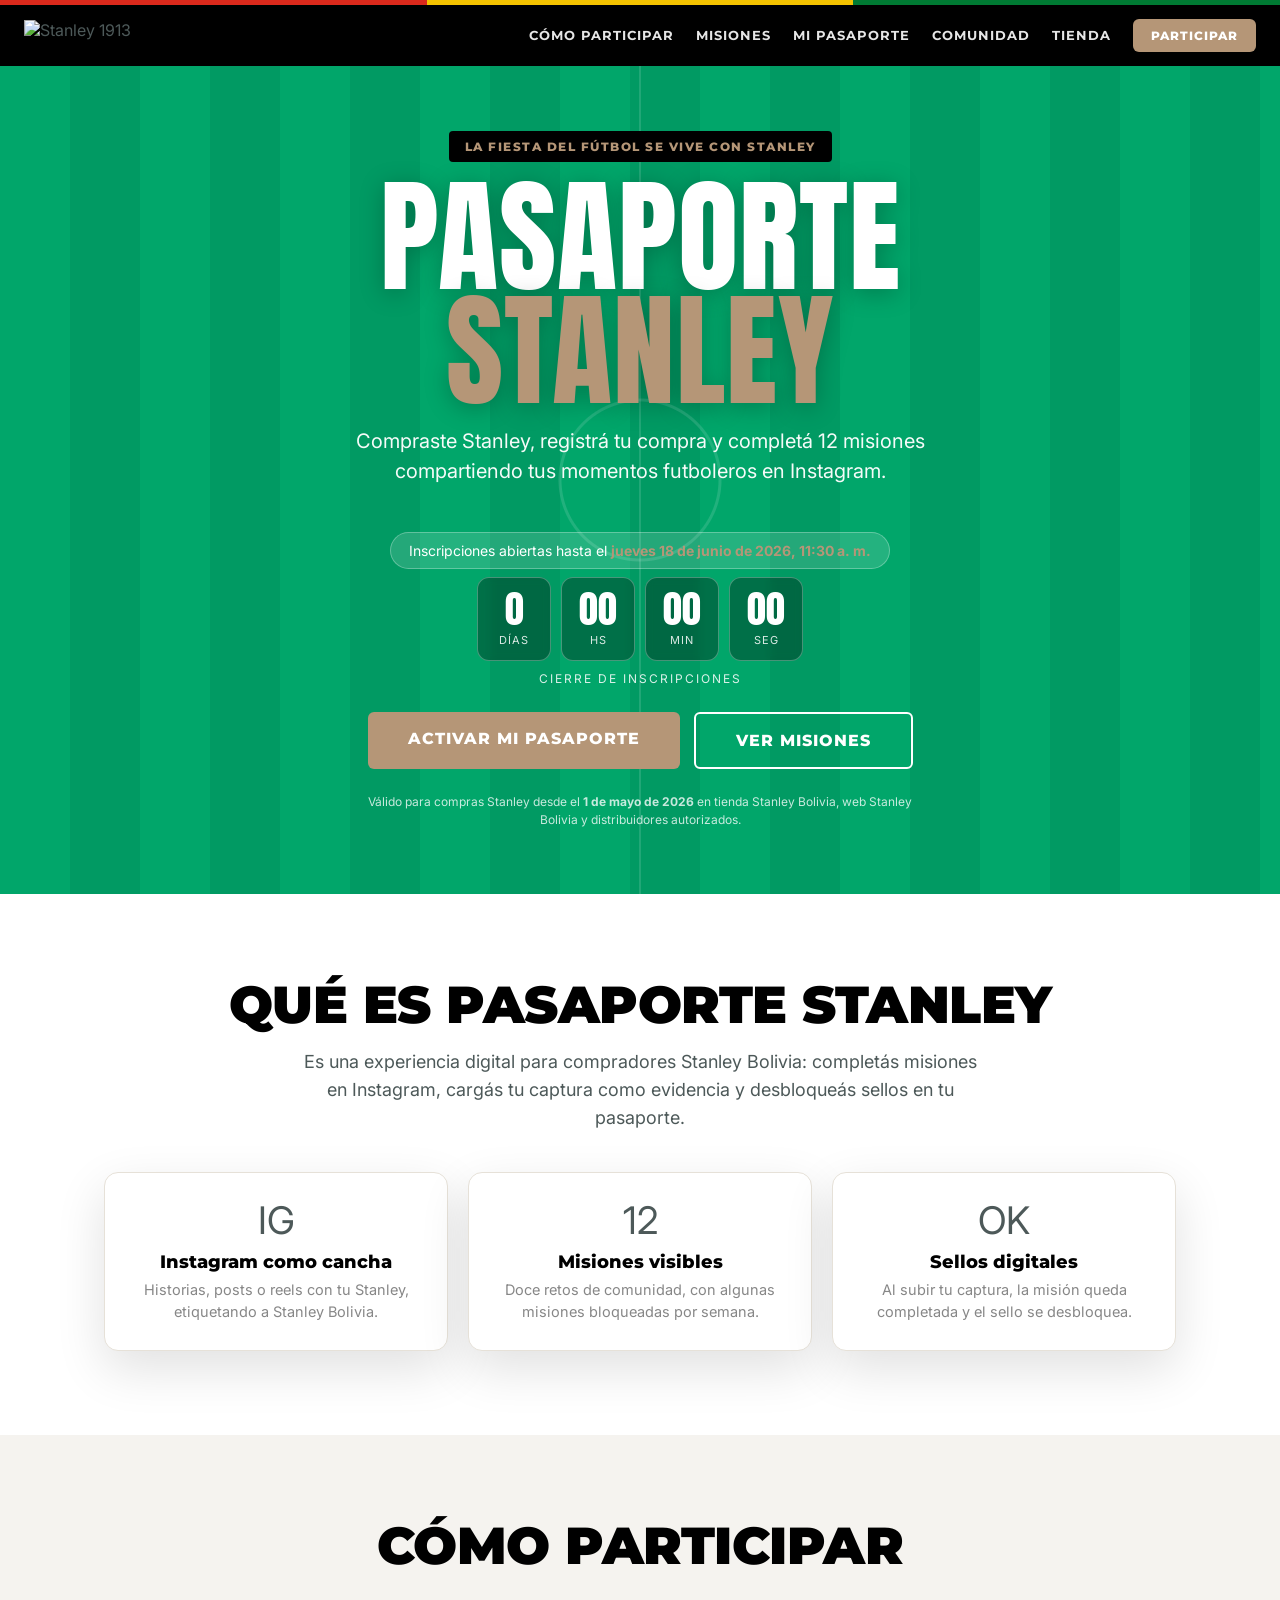
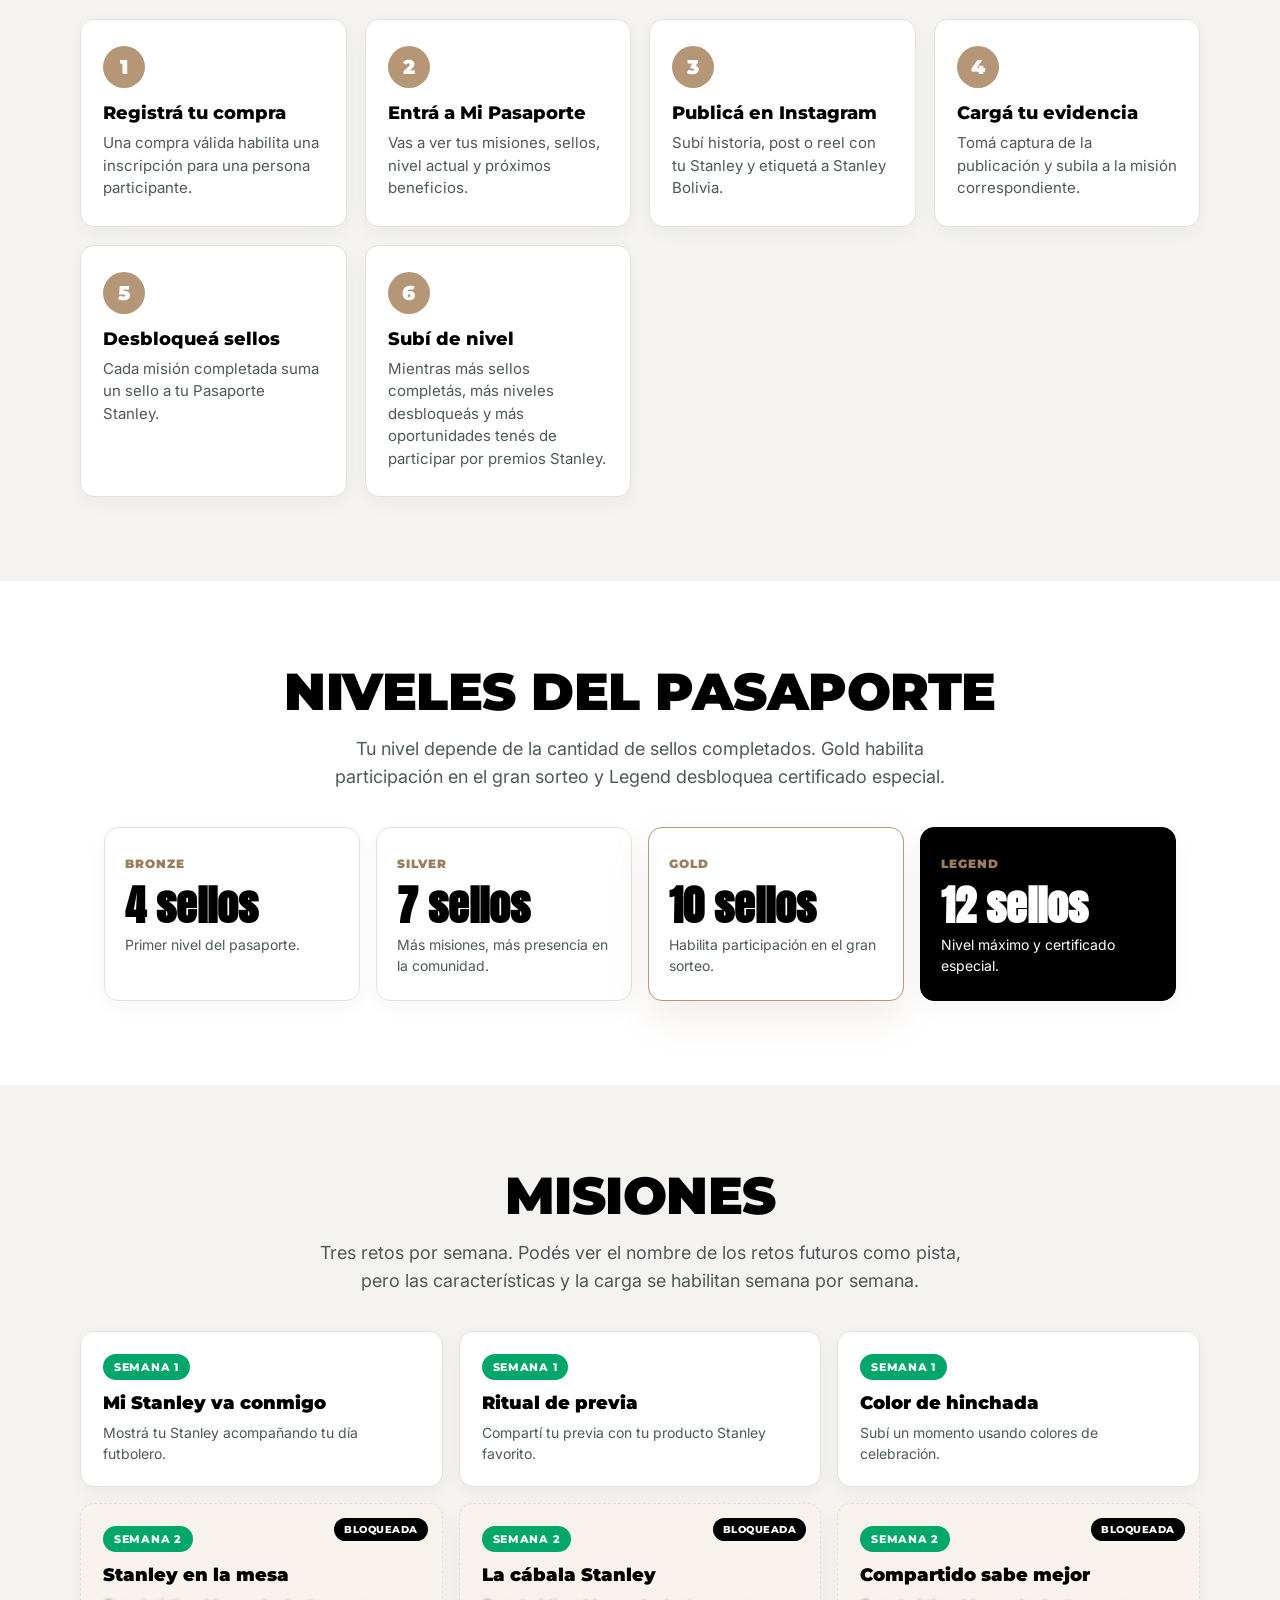
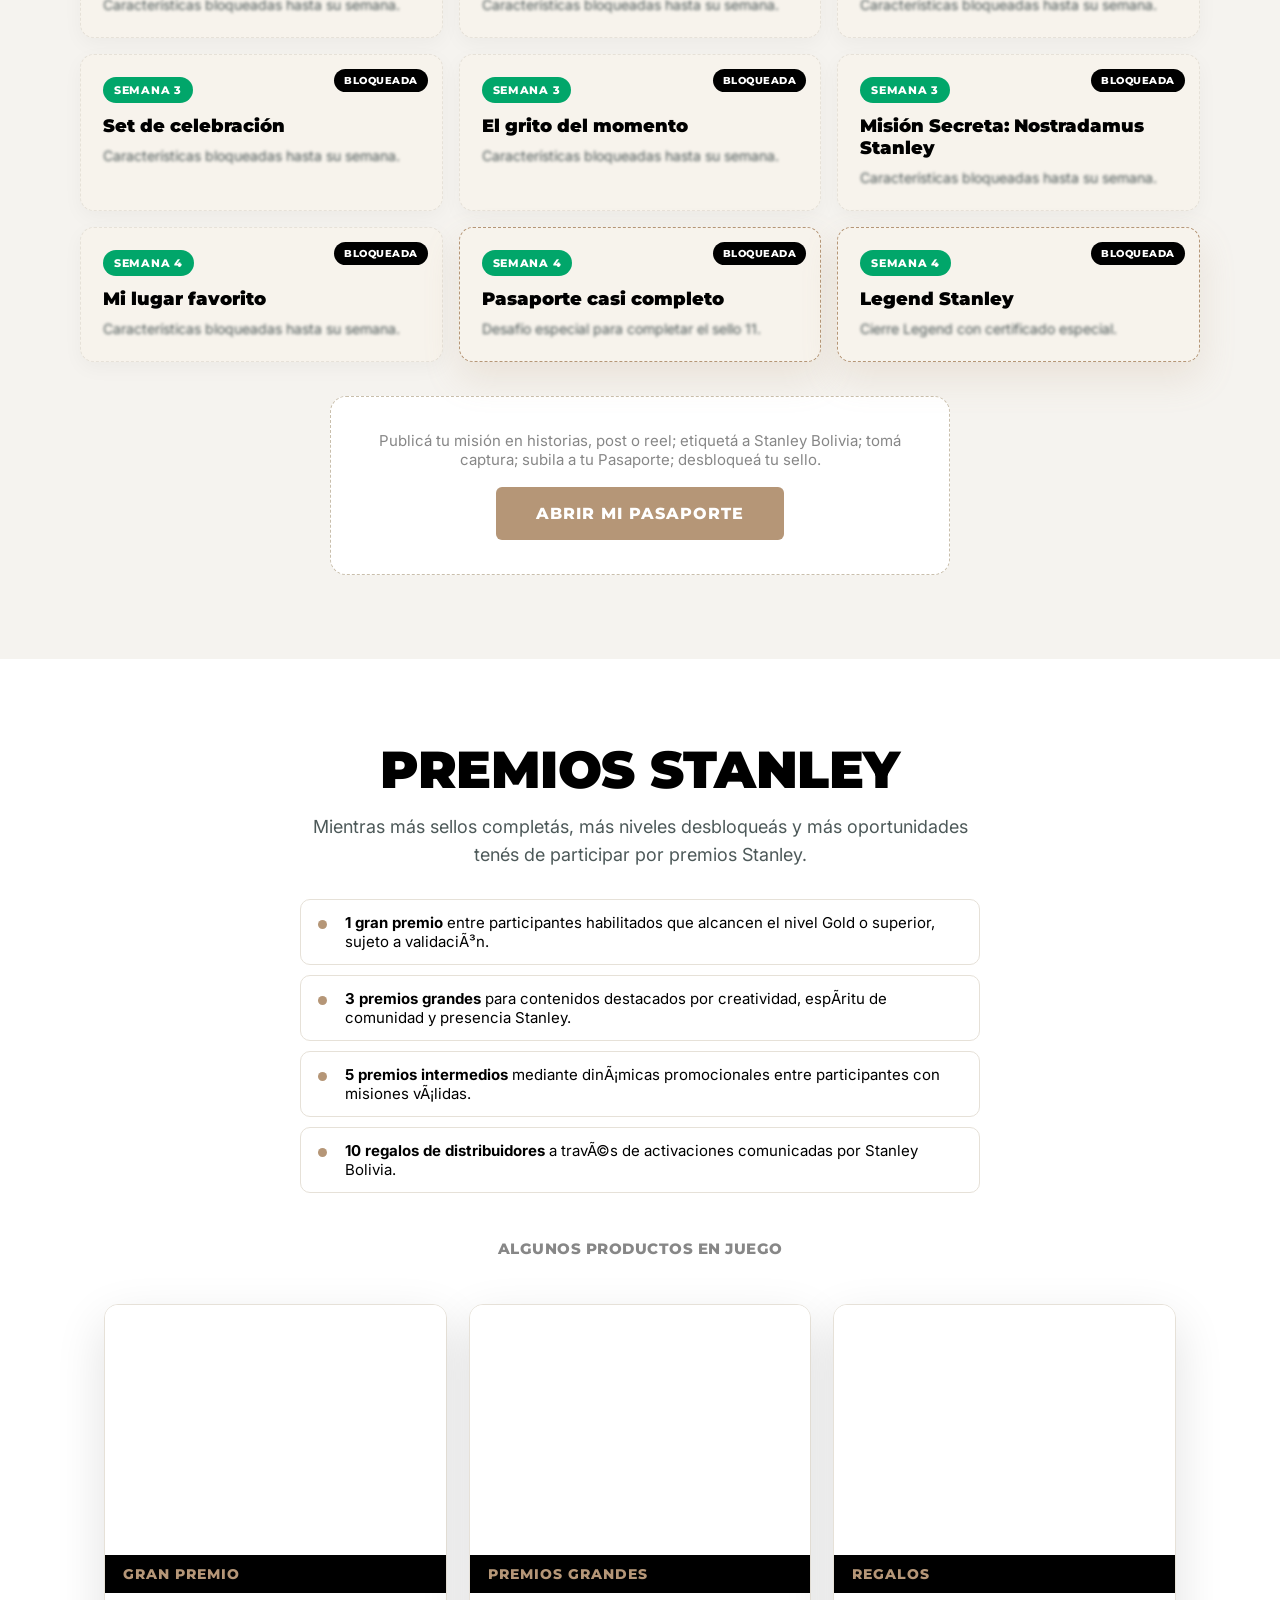
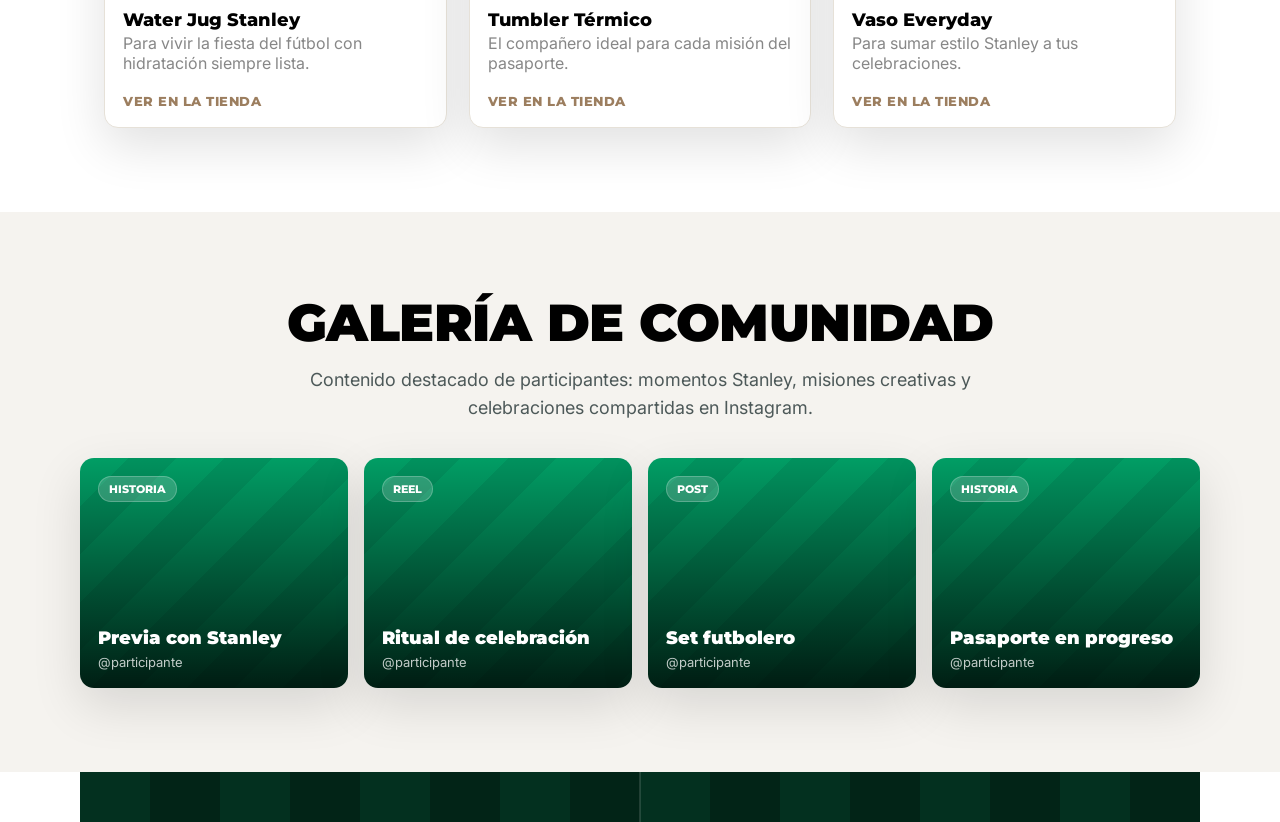
==== commit fa021d3b: "Simplificar especiales certificado y premios" ====
--- a/etapa2.html
+++ b/etapa2.html
@@ -3,71 +3,11 @@
 <head>
 <meta charset="utf-8" />
 <meta name="viewport" content="width=device-width, initial-scale=1" />
-<title>Misiones especiales · Pasaporte Stanley</title>
-<meta name="description" content="Misiones relámpago y especiales de Pasaporte Stanley." />
-<link rel="icon" type="image/svg+xml" href="assets/favicon.svg" />
-<link rel="preconnect" href="https://fonts.googleapis.com" />
-<link rel="preconnect" href="https://fonts.gstatic.com" crossorigin />
-<link href="https://fonts.googleapis.com/css2?family=Anton&family=Montserrat:wght@600;700;800;900&family=Inter:wght@400;500;600;700&display=swap" rel="stylesheet" />
-<link rel="stylesheet" href="styles.css" />
-<link rel="stylesheet" href="jugar.css" />
+<title>Pasaporte Stanley</title>
+<meta http-equiv="refresh" content="0; url=index.html#misiones" />
+<link rel="canonical" href="index.html#misiones" />
 </head>
 <body>
-<div class="flagbar" aria-hidden="true"></div>
-
-<header class="nav">
-  <img class="nav__logo" src="assets/logo-stanley-horizontal.png" alt="Stanley 1913" />
-  <nav class="nav__links">
-    <a class="nav__link" href="index.html">Inicio</a>
-    <a class="nav__link" href="jugar.html">Mi Pasaporte</a>
-    <a class="nav__link" href="ranking.html">Comunidad</a>
-    <a class="nav__link nav__link--hide-mobile" href="https://stanley1913.bo/collections/convocados-stanley" target="_blank" rel="noopener">Tienda</a>
-  </nav>
-</header>
-
-<section class="hero pitch">
-  <div class="hero__inner">
-    <span class="kicker">Misiones especiales</span>
-    <h1 class="display">RETO<br><span class="display__accent">RELÁMPAGO</span></h1>
-    <p class="hero__lead">Activaciones sorpresa para sumar creatividad a tu Pasaporte Stanley. Son misiones lúdicas, de comunidad y contenido en Instagram.</p>
-    <div class="hero__cta">
-      <a href="jugar.html" class="btn btn--lg">Abrir Mi Pasaporte</a>
-      <a href="ranking.html" class="btn btn--lg btn--ghost">Ver comunidad</a>
-    </div>
-  </div>
-</section>
-
-<section class="section">
-  <h2 class="h2">Especiales activos</h2>
-  <p class="section__lead">Estas misiones pueden comunicarse durante la campaña. No reemplazan las 12 misiones principales y no generan ranking.</p>
-  <div class="mission-grid mission-grid--compact">
-    <article class="mission-card"><span class="mission-card__week">Relámpago</span><h3>Minuto Stanley</h3><p>Subí una historia mostrando tu momento Stanley más espontáneo del día.</p></article>
-    <article class="mission-card"><span class="mission-card__week">Relámpago</span><h3>Dupla perfecta</h3><p>Mostrá tu producto Stanley junto a tu snack, bebida o setup favorito.</p></article>
-    <article class="mission-card"><span class="mission-card__week">Secreta</span><h3>Nostradamus Stanley</h3><p>Ya viste los primeros partidos. Ahora contanos cómo imaginás que termina esta temporada futbolera.</p></article>
-  </div>
-</section>
-
-<section class="section section--cream">
-  <h2 class="h2">Misión Secreta: Nostradamus Stanley</h2>
-  <p class="section__lead">Una misión recreativa para imaginar la temporada, sin ranking, sin premio por acertar y sin ganadores por precisión.</p>
-  <div class="score-cards" style="max-width:900px;margin:28px auto 0">
-    <div class="score-card"><span class="score-card__pts">1</span><p>Campeón esperado.</p></div>
-    <div class="score-card"><span class="score-card__pts">2</span><p>Goleador esperado.</p></div>
-    <div class="score-card"><span class="score-card__pts">3</span><p>Partido más esperado.</p></div>
-    <div class="score-card"><span class="score-card__pts">4</span><p>Final soñada.</p></div>
-  </div>
-  <p class="section__foot">La recompensa es sólo el sello por participar. No se elige ganador por precisión.</p>
-</section>
-
-<footer class="footer pitch pitch--dark">
-  <img class="footer__logo" src="assets/logo-stanley-vertical.png" alt="Stanley" />
-  <div class="footer__legal">
-    <p class="disclaimer"><strong>Aviso legal:</strong> Pasaporte Stanley es una dinámica recreativa y promocional. No constituye apuesta, juego de azar, actividad de gambling, servicio de pronósticos deportivos pagados ni plataforma de apuestas.</p>
-    <p class="footer__copy">© 2026 Openbrands S.R.L. · Stanley 1913 Bolivia</p>
-  </div>
-</footer>
-
-<script src="config.js"></script>
-<script src="phase.js"></script>
+<p>Las misiones especiales ahora viven dentro de <a href="index.html#misiones">Misiones de Pasaporte Stanley</a>.</p>
 </body>
-</html>
+</html>
